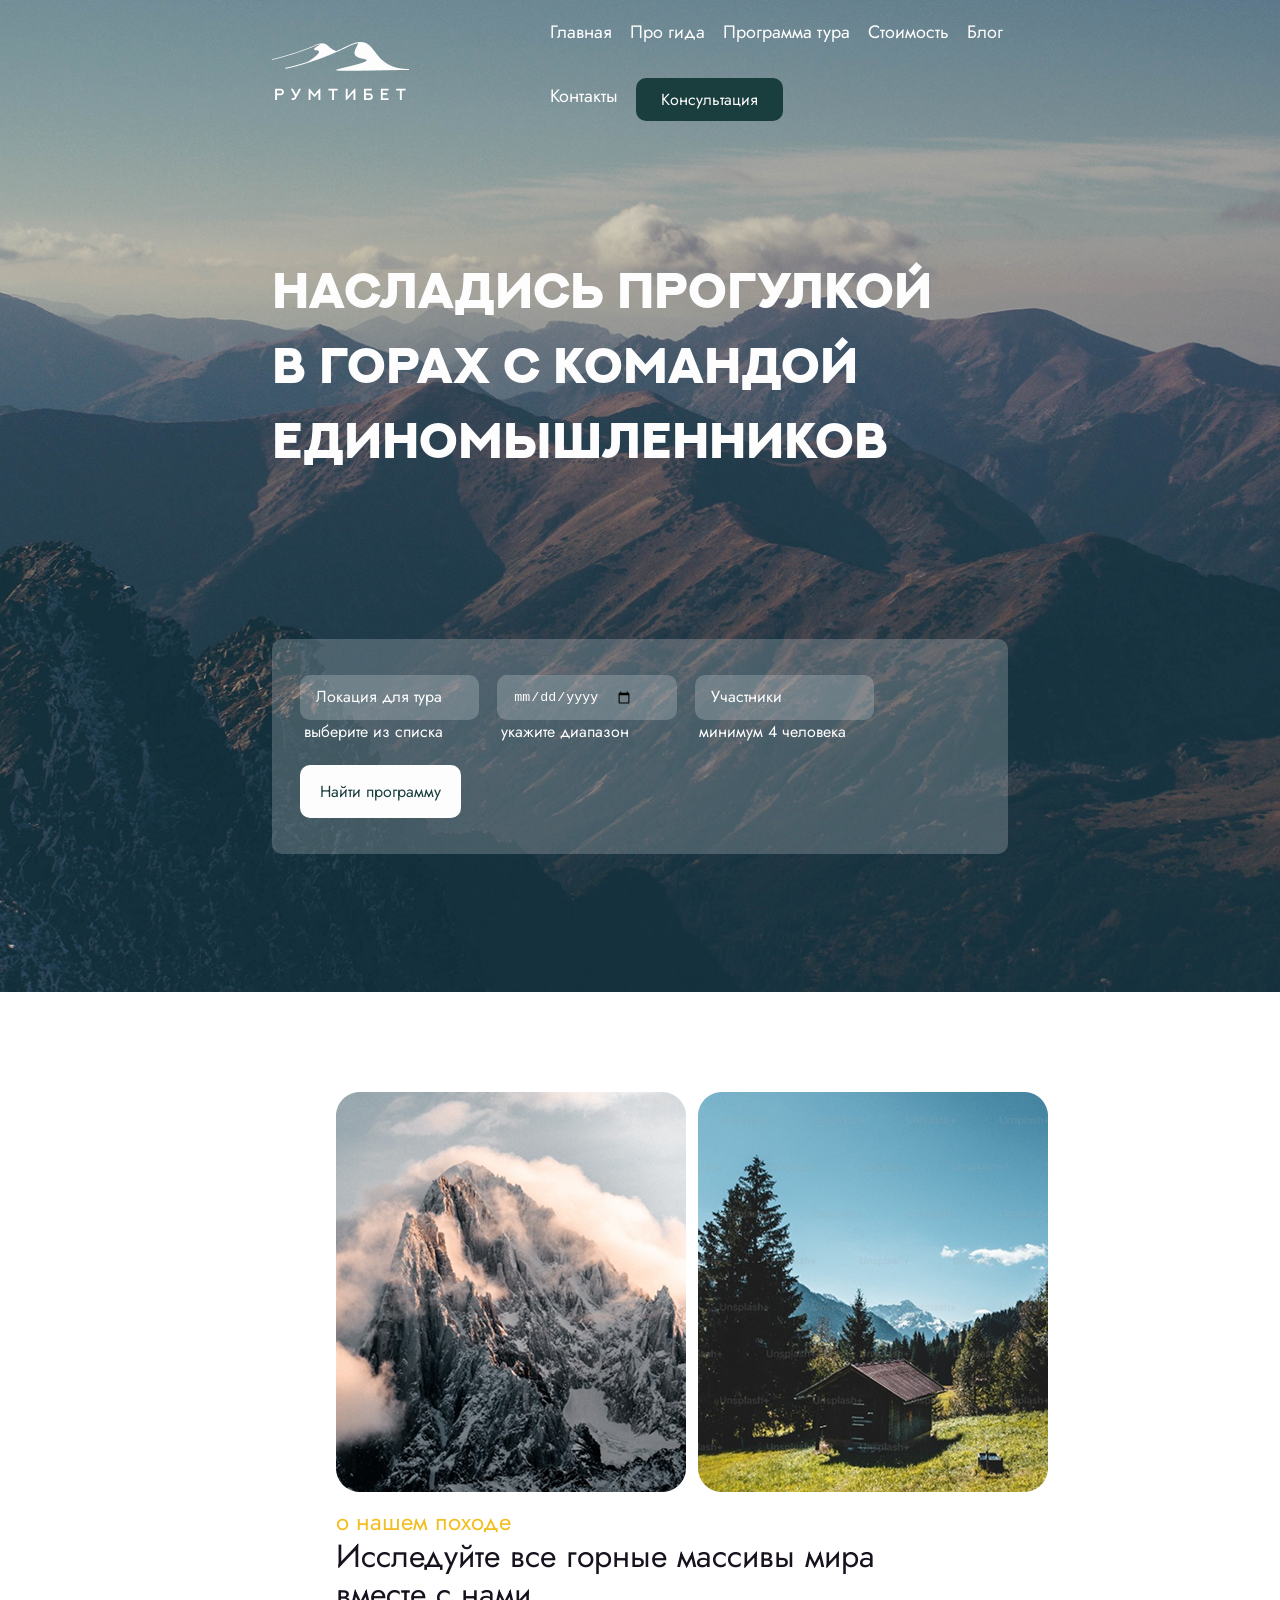
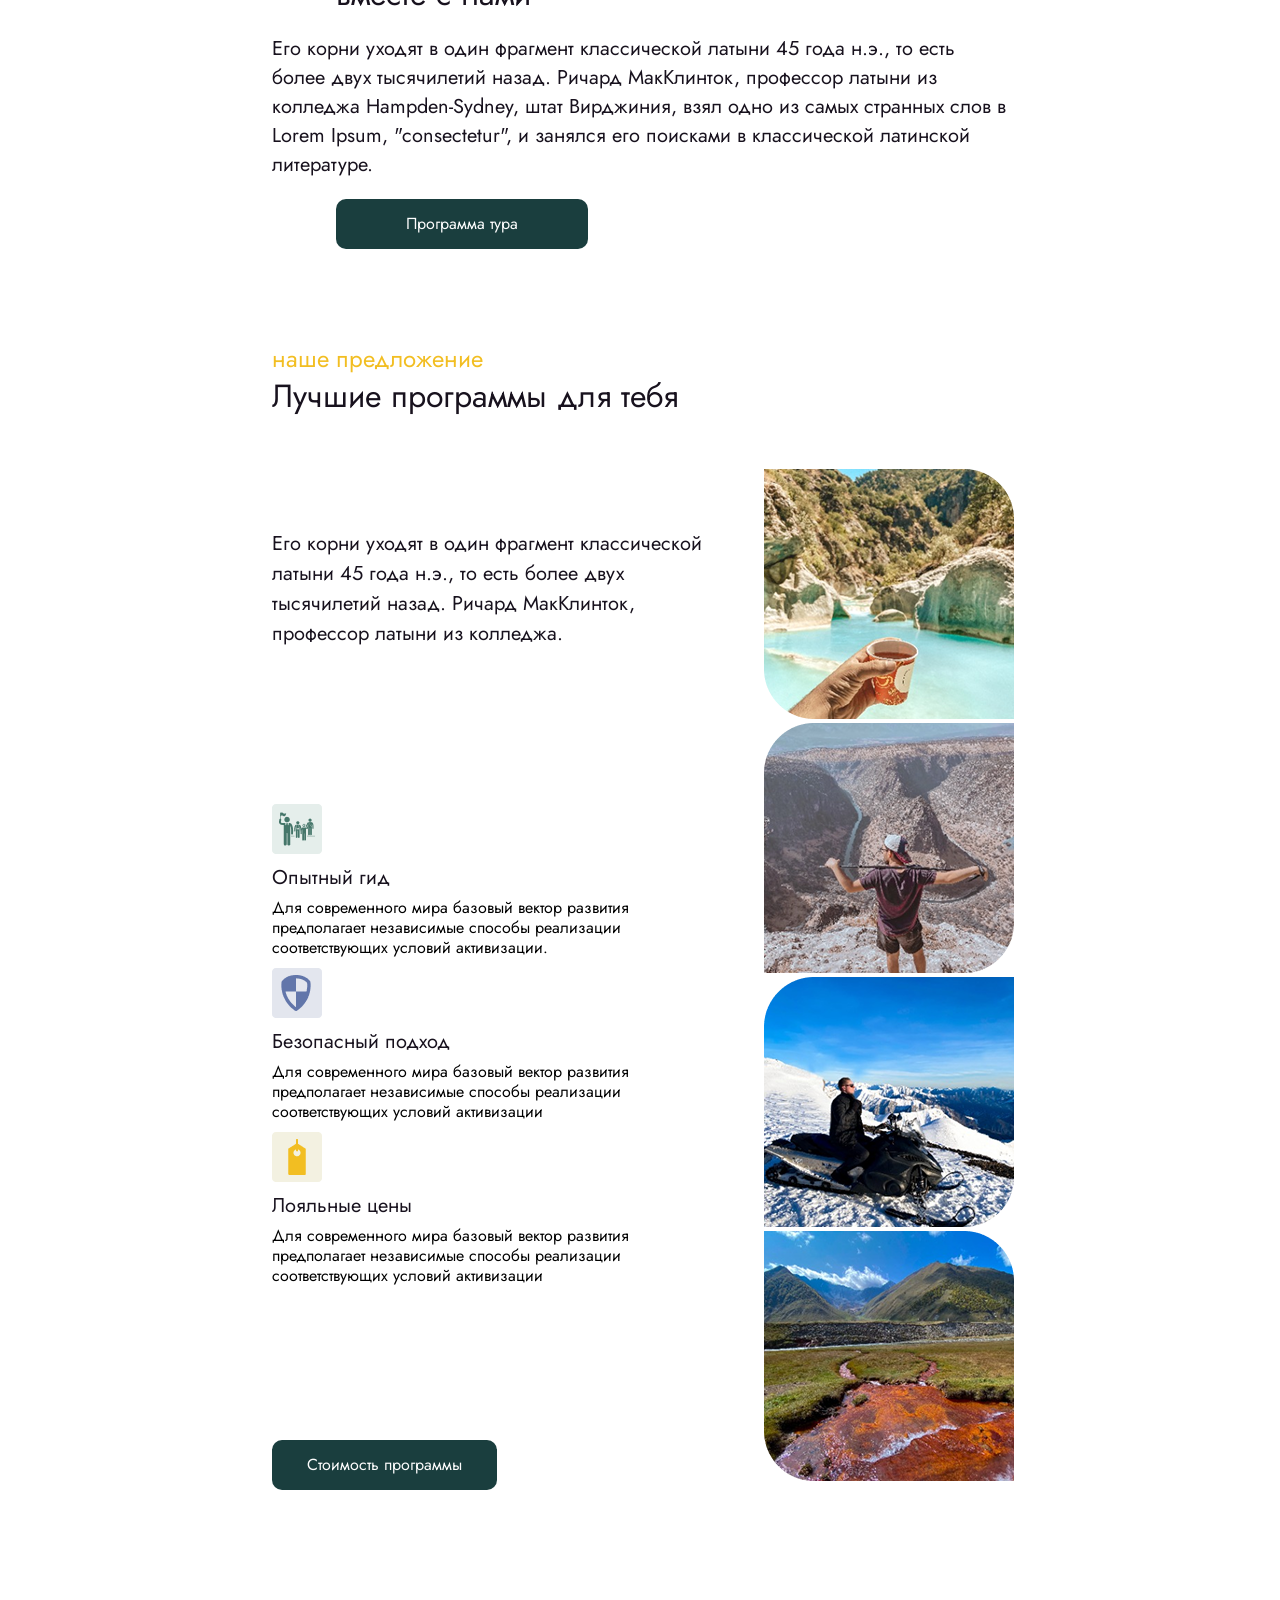
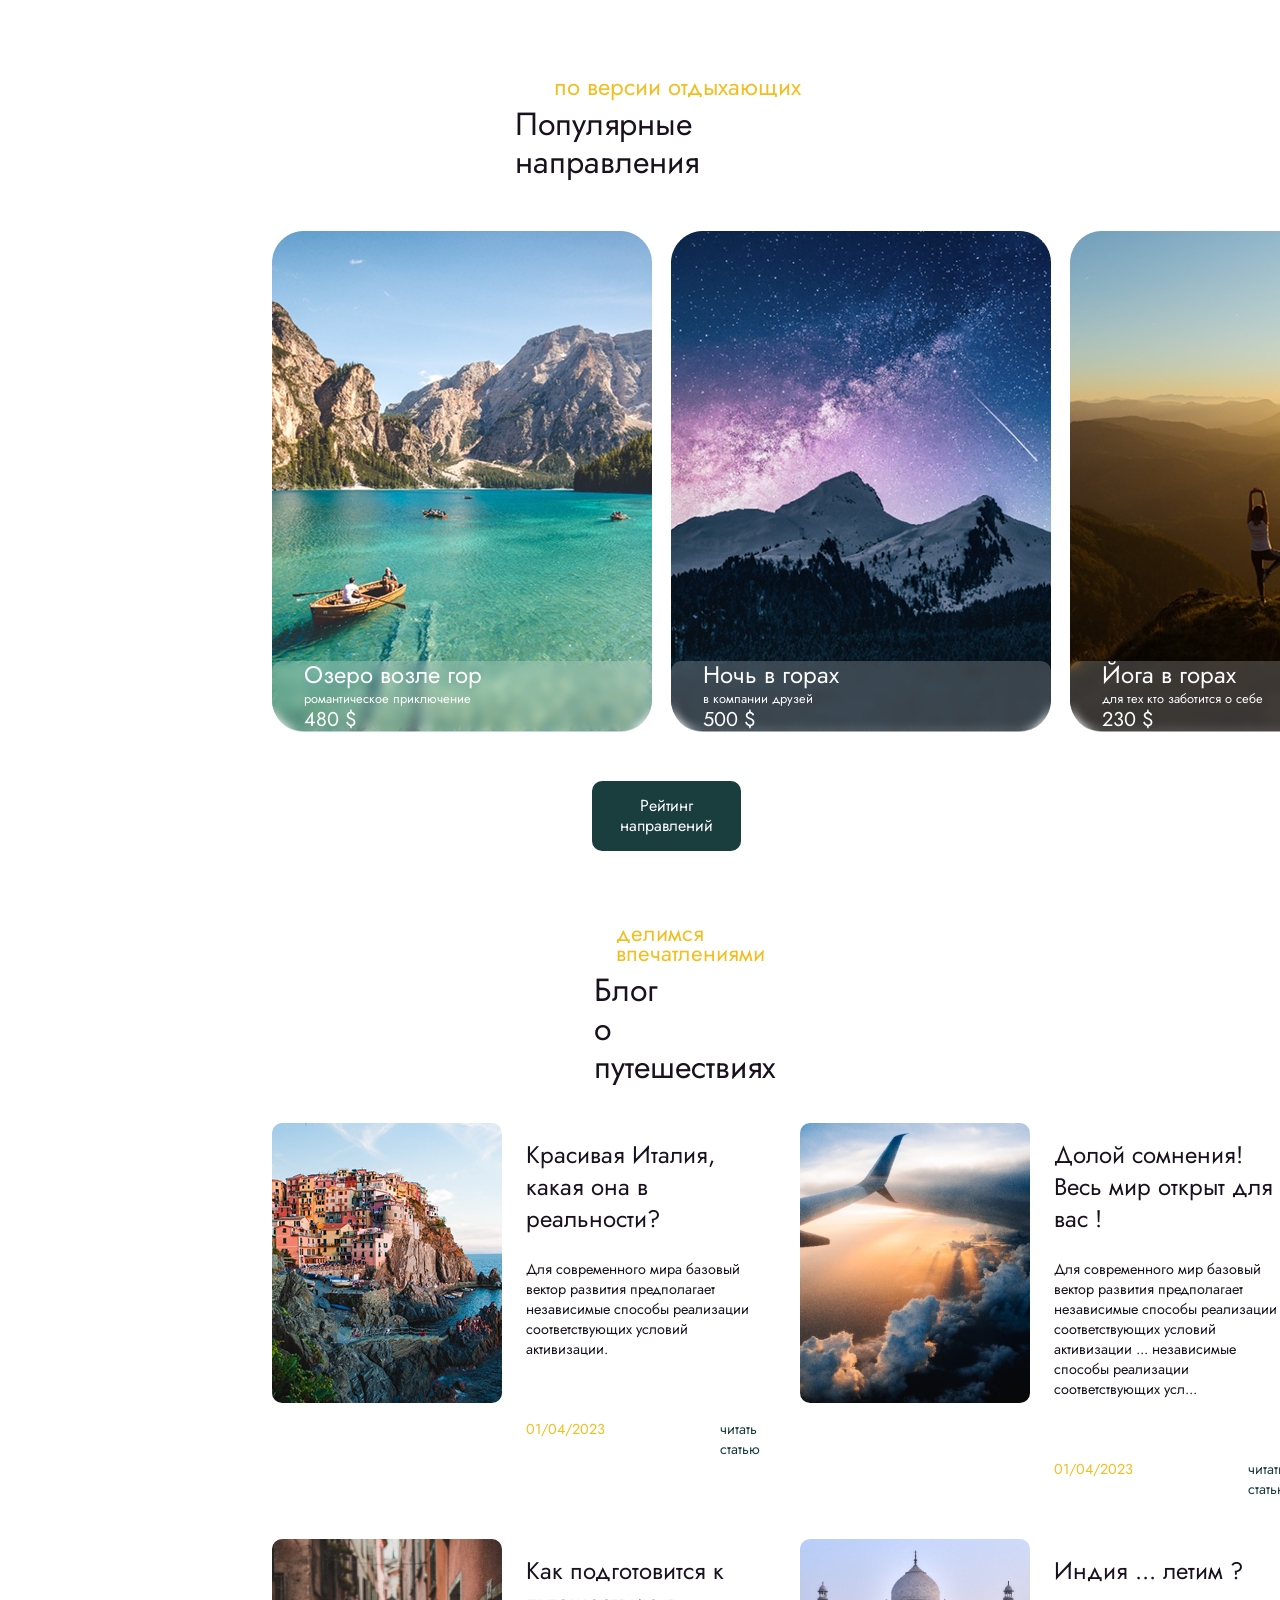
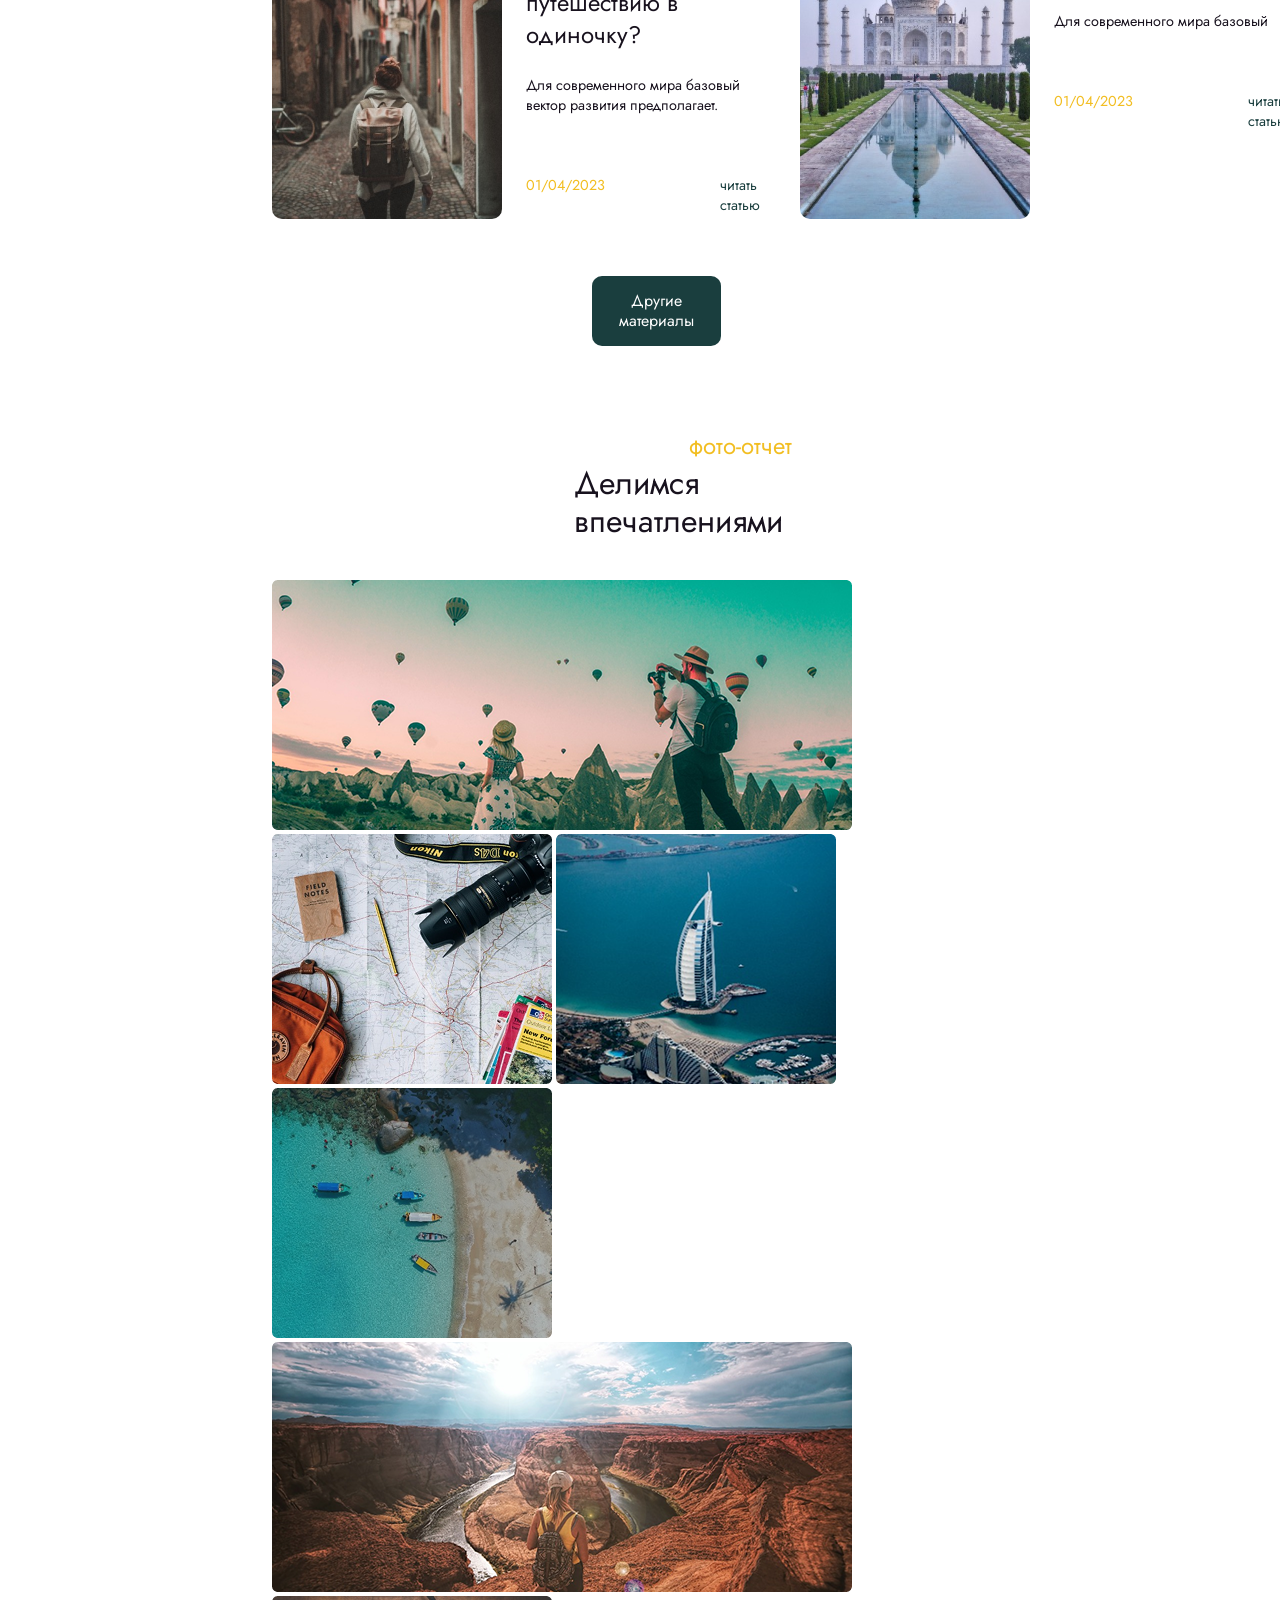
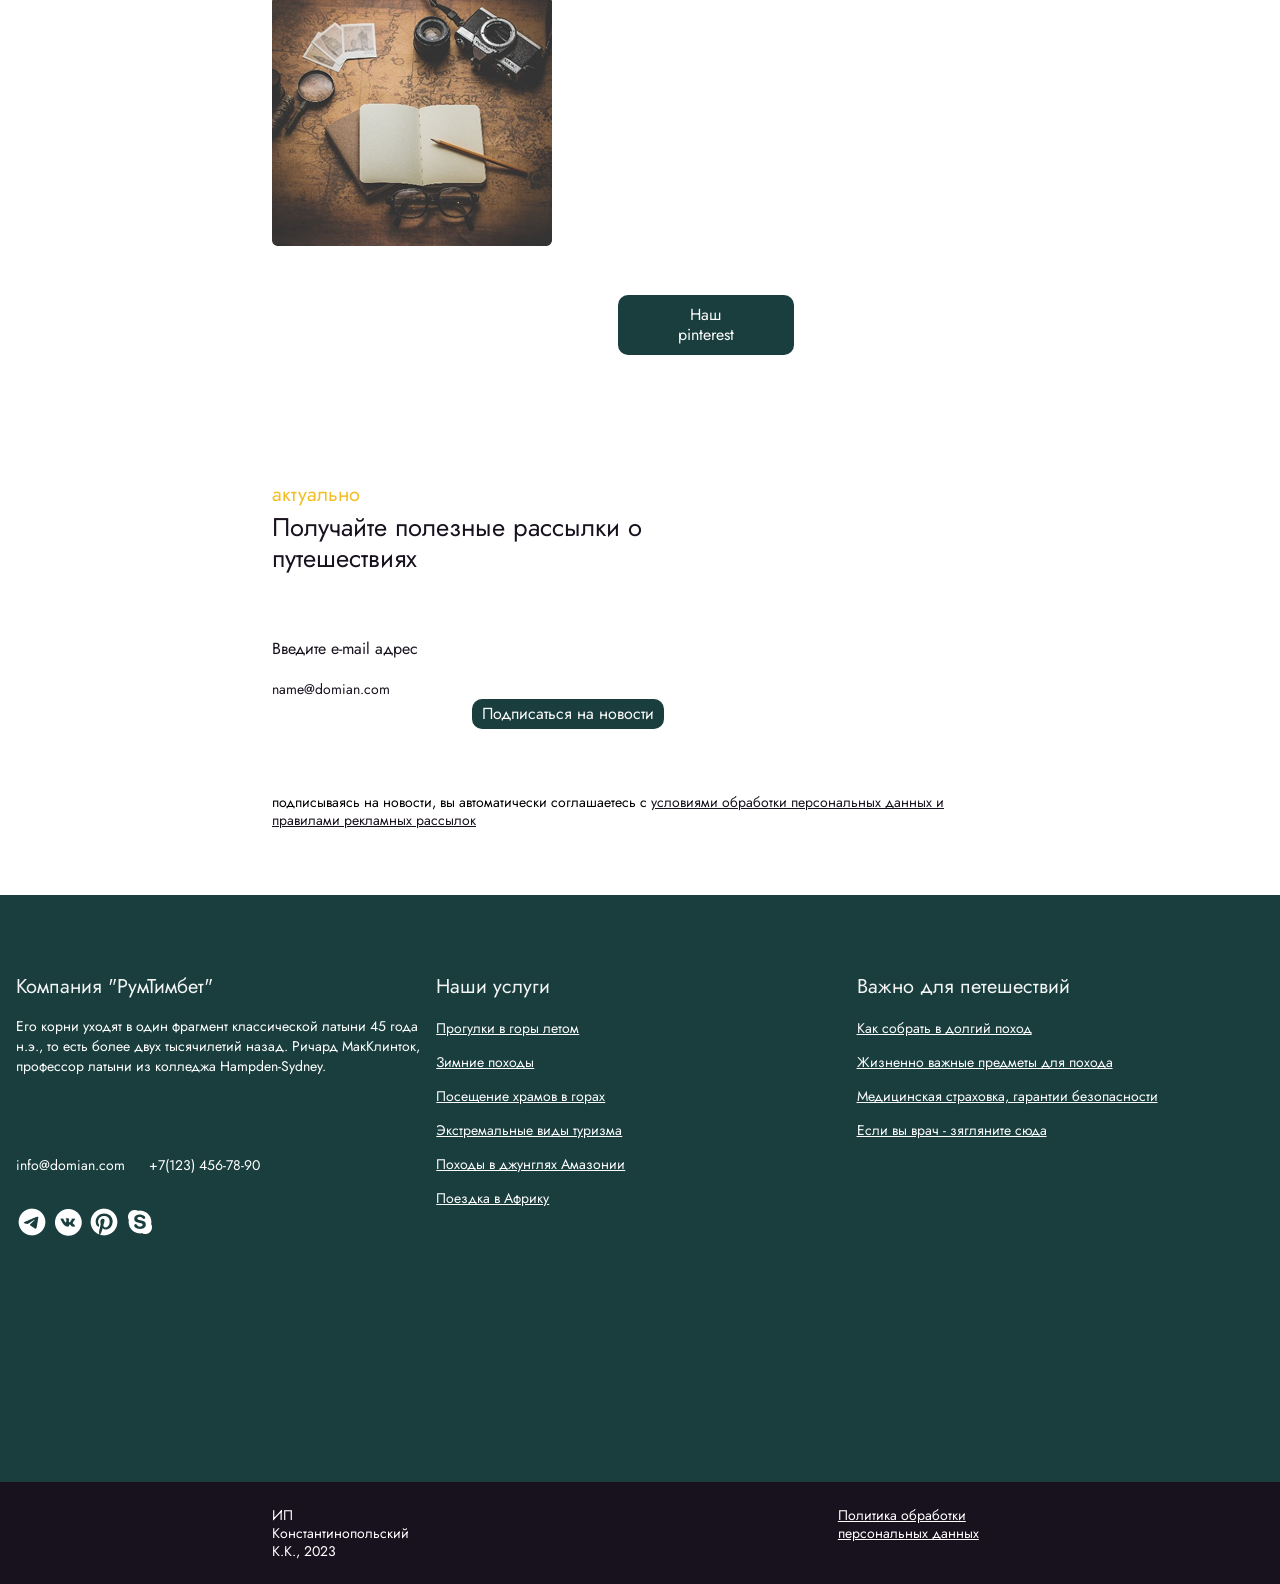
==== project_4/projectsfour.html @ 26d64e56 "Add files via upload" ====
﻿<!DOCTYPE html>
<html lang="ru">
<head>
    <meta charset="UTF-8">
    <meta name="viewport" content="width=device-width, initial-scale=1.0">
    <title>Travel</title>
    <link rel="stylesheet" href="projectfour/css/main.css">
</head>
<body>
    <div class="hero">
        <div class="container">
             <div class="hero__header">
                <div class="hero__header-logo">
                     <img src="projectfour/images/image timbet.png" alt="timbet" class="logo">
                      <div class="hero__header-links">
                         <a href="#" class="link">Главная</a>
                          <a href="#" class="link">Про гида</a>
                           <a href="#" class="link">Программа тура</a>
                            <a href="#" class="link">Стоимость</a>
                             <a href="#" class="link">Блог</a>
                              <a href="#" class="link">Контакты</a>
                               <div class="header__button">
                                 <button class="button">Консультация</button>
                               </div>
                      </div>
                </div>
             </div>
              <div class="hero__title">
                 <p class="title">Насладись прогулкой в горах
                    с командой единомышленников</p>
              </div>
               <div class="hero__inputs-button">
                 <div class="inputs__button">
                     <div class="inputs">
                         <input type="text" list="location" class="input" placeholder="Локация для тура">
                          <datalist id="location">
                             <option value="Пятигорск">Пятигорск</option>
                              <option value="Нальчик">Нальчик</option>
                               <option value="Минеральные Воды">Минеральные Воды</option>
                                <option value="Железноводск">Железноводск</option>
                                 <option value="Кисловодск">Кисловодск</option>
                                  <option value="Владикавказ">Владикавказ</option>
                                   <option value="Грозный">Грозный</option>
                                    <option value="Домбай">Домбай</option>
                                     <option value="Архыз">Архыз</option>
                                      <option value="Эльбрус">Эльбрус</option>
                          </datalist><br>
                           <label>выберите из списка</label>
                     </div>
                     <div class="inputs">
                         <input type="date" list="date" class="input" placeholder="Дата Похода">
                          <datalist id="date">
                             <option value="31.03.2026">31.03.2026</option>
                              <option value="01.04.2026">01.04.2026</option>
                               <option value="02.04.2026">02.04.2026</option>
                                <option value="03.04.2026">03.04.2026</option>
                                 <option value="04.04.2026">04.04.2026</option>
                                  <option value="05.04.2026">05.04.2026</option>
                                   <option value="06.04.2026">06.04.2026</option>
                                    <option value="07.04.2026">07.04.2026</option>
                                     <option value="08.04.2026">08.04.2026</option>
                                      <option value="09.04.2026">09.04.2026</option>
                          </datalist><br>
                           <label>укажите диапазон</label>
                     </div>
                      <div class="inputs">
                         <input type="number" list="number" class="input" placeholder="Участники">
                          <datalist id="number">
                             <option value="4">4</option>
                              <option value="5">5</option>
                               <option value="6">6</option>
                                <option value="7">7</option>
                                 <option value="8">8</option>
                                  <option value="9">9</option>
                                   <option value="10">10</option>
                                    <option value="11">11</option>
                                     <option value="12">12</option>
                                      <option value="13">13</option>
                          </datalist><br>
                           <label>минимум 4 человека</label>
                      </div>
                       <div class="search__button">
                         <button class="search">Найти программу</button>
                       </div>
                 </div>
               </div>
        </div>
    </div>


     <div class="hike">
       <div class="container">
        <div class="hike__block">
           <div class="hike__images">
             <img src="projectfour/images/image everest.png" alt="everest" class="images-ever">
              <img src="projectfour/images/image derev.png" alt="derev" class="images-derev">
           </div>
             <div class="hike__title-description-button">
               <div class="hike__title-description">
                 <p class="hike__title">о нашем походе</p>
                  <p class="hike__description">Исследуйте все горные массивы
                     мира вместе с нами
                  </p>
               </div>
                 <div class="hike__description-text">
                   <p class="description__text">Его корни уходят в один фрагмент классической латыни 45 года
                     н.э., то есть более двух тысячилетий назад. Ричард МакКлинток,
                      профессор латыни из колледжа Hampden-Sydney, штат
                       Вирджиния, взял одно из самых странных слов в Lorem Ipsum,
                        "consectetur", и занялся его поисками в классической латинской
                         литературе.
                   </p>
                 </div>
                   <div class="hike__buttons">
                     <button class="hike__programm">Программа тура</button>
                   </div>
             </div>
        </div>
     </div>


      <div class="programm">
        <div class="containers">
          <div class="programm__best">
             <div class="programm__best-title-description">
               <p class="programm__title">наше предложение</p>
                <p class="programm__description">Лучшие программы для тебя</p>
             </div>
              <div class="programm__best-description">
                 <p class="best__description">Его корни уходят в один фрагмент классической латыни 45 года 
                   н.э., то есть более двух тысячилетий назад. Ричард МакКлинток,
                   профессор латыни из колледжа.
                 </p>
              </div>
               <div class="programm__best-grid">
                 <div class="best__grid">
                   <img src="projectfour/images/human gid.png" alt="gid" class="grid">
                    <p class="grid__text">Опытный гид</p>
                     <p class="grid__description">Для современного мира базовый вектор развития предполагает
                       независимые способы реализации соответствующих условий активизации.
                     </p>
                 </div>
                  <div class="best__grid">
                     <img src="projectfour/images/shit.png" alt="shit" class="grid">
                      <p class="grid__text">Безопасный подход</p>
                       <p class="grid__description">Для современного мира базовый вектор развития предполагает
                         независимые способы реализации соответствующих условий активизации
                       </p>
                  </div>
                   <div class="best__grid">
                     <img src="projectfour/images/ticket.png" alt="ticket" class="grid">
                      <p class="grid__text">Лояльные цены</p>
                       <p class="grid__description">Для современного мира базовый вектор развития предполагает
                         независимые способы реализации соответствующих условий активизации
                       </p>
                   </div>
               </div>
                 <div class="price__button">
                   <button class="price">Стоимость программы</button>
                 </div>
          </div>
           <div class="programm__images-grid">
             <img src="projectfour/images/image tea.png" alt="tea" class="images__grid">
              <img src="projectfour/images/image human.png" alt="human" class="images__grid">
               <img src="projectfour/images/image winter.png" alt="winter" class="images__grid">
                <img src="projectfour/images/image green.png" alt="green" class="images__grid">
           </div>
        </div>
      </div>


       <div class="directions">     
         <div class="container">
           <div class="directions__title">
             <p class="directions__text">по версии отдыхающих</p>
           <p class="directions__description">Популярные направления</p>
       </div>
            <div class="directions__grid-cards">
               <div class="grid__card">
                 <img src="projectfour/images/image grev.png" alt="grev" class="grid__images">
                  <div class="card__content">
                     <p class="card__title">Озеро возле гор</p>
                      <p class="card__descriptions">романтическое приключение</p>
                       <div class="card__price">
                         <p class="price__dollar">480 $</p>
                       </div>
                  </div>
               </div>
                <div class="grid__card">
                   <img src="projectfour/images/image lod.png" alt="lod" class="grid__images">
                    <div class="card__content">
                       <p class="card__title">Ночь в горах</p>
                        <p class="card__descriptions">в компании друзей</p>
                         <div class="card__price">
                           <p class="price__dollar">500 $</p>
                         </div>
                    </div>
                </div>
                 <div class="grid__card">
                   <img src="projectfour/images/image ioga.png" alt="ioga" class="grid__images">
                    <div class="card__content">
                       <p class="card__title">Йога в горах</p>
                        <p class="card__descriptions">для тех кто заботится о себе</p>
                         <div class="card__price">
                           <p class="price__dollar">230 $</p>
                         </div>
                    </div>
                 </div>
            </div>
             <div class="rating__button">
               <button class="rating">Рейтинг направлений</button>
             </div>
         </div>
       </div>


        <div class="travels">
           <div class="container">
             <div class="travels__greetings">
                <p class="greetings__title">делимся впечатлениями</p>
                 <p class="greeting__descriptions">Блог о путешествиях</p>
             </div>
              <div class="travels__world">
                  <div class="travels__card">
                     <div class="travels__images">
                       <img src="projectfour/images/italy house.png" alt="italy" class="card">
                     </div>
                      <div class="travels__content">
                         <div class="travels__content-title">
                           <p class="travels__title">Красивая Италия, какая
                             она в реальности?
                           </p>
                             <div class="travels__content-descriptions">
                               <p class="travels__descriptions">Для современного мира базовый вектор
                                 развития предполагает независимые
                                  способы реализации соответствующих
                                   условий активизации.
                               </p>
                                <div class="travels__footer">
                                   <p class="travels__date">01/04/2023</p>
                                    <p class="travels__state">читать статью</p>
                                </div>
                             </div>
                         </div>
                      </div>
                  </div>
                   <div class="travels__card">
                     <div class="travels__images">
                       <img src="projectfour/images/image nebo.png" alt="nebo" class="card">
                     </div>
                      <div class="travels__content">
                         <div class="travels__content-title">
                           <p class="travels__title">Долой сомнения! Весь
                             мир открыт для вас !
                           </p>
                            <div class="travels__content-descriptions">
                               <p class="travels__descriptions">Для современного мир базовый вектор
                                 развития предполагает независимые
                                  способы реализации соответствующих
                                   условий активизации ... независимые
                                    способы реализации соответствующих усл...
                               </p>
                                <div class="travels__footer">
                                   <p class="travels__date">01/04/2023</p>
                                    <p class="travels__state">читать статью</p>
                                </div>
                            </div>
                         </div>
                      </div>
                   </div>
                     <div class="travels__card">
                       <div class="travels__images">
                         <img src="projectfour/images/image human city.png" alt="city" class="card">
                       </div>
                        <div class="travels__content">
                           <div class="travels__content-title">
                             <p class="travels__title">Как подготовится к
                               путешествию в 
                                одиночку?
                             </p>
                              <div class="travels__content-descriptions">
                                 <p class="travels__descriptions">Для современного мира базовый вектор
                                   развития предполагает.
                                 </p>
                                  <div class="travels__footer">
                                     <p class="travels__date">01/04/2023</p>
                                      <p class="travels__state">читать статью</p>
                                  </div>
                              </div>
                           </div>
                        </div>
                     </div>
                       <div class="travels__card">
                         <div class="travels__images">
                           <img src="projectfour/images/image mahal.png" alt="mahal" class="card">
                         </div>
                          <div class="travels__content">
                             <div class="travels__content-title">
                               <p class="travels__title">Индия ... летим ?</p>
                                <div class="travels__content__descriptions">
                                   <p class="travels__descriptions">Для современного мира базовый</p>
                                    <div class="travels__footer">
                                       <p class="travels__date">01/04/2023</p>
                                        <p class="travels__state">читать статью</p>
                                    </div>
                                </div>
                             </div>
                          </div>
                       </div>
              </div>
                <div class="button__materials">
               <button class="materials">Другие материалы</button>
            </div>
           </div>
        </div>

         <div class="impressions">
            <div class="container">
               <div class="impressions__text">
                 <p class="impressions__title">фото-отчет</p>
                  <p class="impressions__descriptions">Делимся впечатлениями</p>
               </div>
                <div class="impressions__grid">
                   <img src="projectfour/images/image cappadocia.png" alt="cappadocia" class="grid__img">
                    <img src="projectfour/images/image map.png" alt="map" class="grid__img">
                     <img src="projectfour/images/image parus.png" alt="parus" class="grid__img">
                      <img src="projectfour/images/image sands.png" alt="sands" class="grid__img">
                       <img src="projectfour/images/image conoin.png" alt="conoin" class="grid__img">
                        <img src="projectfour/images/image jons.png" alt="jons" class="grid__img">
                </div>
                 <div class="impressions__button">
                   <button class="pinterest">Наш pinterest</button>
                 </div>
            </div>
         </div>

          <div class="news">
             <div class="container">
               <div class="news__block">
                 <div class="news__text">
                   <p class="news__title">актуально</p>
                    <p class="news__descriptions">Получайте полезные
                       рассылки о путешествиях
                    </p>
                 </div>
                  <div class="news__support">
                     <div class="news__adress">
                       <p class="email">Введите e-mail адрес</p>
                        <p class="adress">name@domian.com</p>
                         <div class="news__button">
                           <button class="subscriptions">Подписаться на новости</button>
                         </div>
                     </div>
                  </div>
                   <div class="support">
                     <p class="support__text">подписываясь на новости, вы автоматически соглашаетесь с <a href="#" class="conditions">условиями
                       обработки персональных данных и правилами рекламных рассылок
                     </a></p>
                   </div>
               </div>
             </div>
          </div>


           <div class="footer">
             <div class="containere">
               <div class="footer__block-one">
                  <div class="footer__title-text">
                     <p class="footer__text">Компания "РумТимбет"</p>
                  </div>
                   <div class="footer__descriptions-text">
                     <p class="footer__descriptions">Его корни уходят в один фрагмент классической латыни 45 года
                       н.э., то есть более двух тысячилетий назад. Ричард МакКлинток,
                        профессор латыни из колледжа Hampden-Sydney.
                     </p>
                   </div>
                     <div class="footer__contacts">
                       <p class="contacts__email">info@domian.com</p>
                        <p class="contacts__number">+7(123) 456-78-90</p>
                     </div>
                      <div class="footer__links">
                         <img src="projectfour/images/telegram.png" alt="telegram" class="links">
                          <img src="projectfour/images/vk.png" alt="vk" class="links">
                           <img src="projectfour/images/pinterest.png" alt="pinterest" class="links">
                            <img src="projectfour/images/skype.png" alt="skype" class="links">
                      </div>
               </div>
                 <div class="footer__block-two">
                   <div class="footer__title-text">
                     <p class="footer__text">Наши услуги</p>
                   </div>
                    <div class="footer__linked">
                       <a href="#" class="linked">Прогулки в горы летом</a>
                        <a href="#" class="linked">Зимние походы</a>
                         <a href="#" class="linked">Посещение храмов в горах</a>
                          <a href="#" class="linked">Экстремальные виды туризма</a>
                           <a href="#" class="linked">Походы в джунглях Амазонии</a>
                            <a href="#" class="linked">Поездка в Африку</a> 
                    </div>
                 </div>
                  <div class="footer__block-three">
                     <div class="footer__title-text">
                       <p class="footer__text">Важно для петешествий</p>
                     </div>
                      <div class="footer__linked">
                         <a href="#" class="linked">Как собрать в долгий поход</a>
                          <a href="#" class="linked">Жизненно важные предметы для
                             похода
                          </a>
                           <a href="#" class="linked">Медицинская страховка, гарантии
                             безопасности
                           </a>
                            <a href="#" class="linked">Если вы врач - зягляните сюда</a>
                      </div>
                  </div>
             </div>
           </div>

            <div class="podval">
               <div class="container">
                  <div class="podval__name">
                     <p class="podval__names">ИП Константинопольский К.К., 2023</p>
                      <a href="#" class="podval__politics">Политика обработки персональных данных</a>
                  </div>
               </div>
            </div>
</body>
</html>
---- project_4/projectfour/css/main.css ----
﻿@font-face {
    font-family: 'Nunito-Sans';
    src: url('../fonts/nunito-sans-regular.ttf') format('truetype');
    font-weight: 400;
    font-style: normal;
}
@font-face {
    font-family: 'Next Art';
    src: url('../fonts/nextart-heavy.otf') format('opentype');
    font-weight: 800;
    font-style: normal;
}
@font-face {
    font-family: 'Jost-Regular';
    src: url('../fonts/jost-regular.ttf') format('truetype');
    font-weight: 400;
    font-style: normal;
}
*{
    margin: 0;
    padding: 0;
    box-sizing: border-box;
}
.container {
    width: 100%;
    max-width: 1920px;
    padding: 0 16px;
    margin: 0 auto;
}
body {
    width: 100%;
    max-width: 100%;
    min-height: 100vh;
    margin: 0 auto;
    padding: 0;
    box-sizing: border-box;
    overflow-x: hidden;
}
.hero {
    width: 100%;
    height: auto;
    background: url('../images/mount\ header.png') center
    no-repeat;
    background-size: cover;
    padding-bottom: 100px; 
}
.hero__header {
    width: 100%;
    height: auto;
    padding-inline: 
    clamp(24px, 20vw, 370px);
    padding-top: 
    clamp(8px, 1vh, 16px);
}
.hero__header-logo {
    display: flex;
    gap: clamp(16px, 11vw, 212px);
    align-items: center;
}
.hero__header-links {
    width: 100%;
    height: auto;
    display: flex;
    flex-wrap: wrap;
    gap: clamp(18px, 1.25vw, 24px);
}
.link {
    font-family: 'Jost-Regular';
    font-weight: 400;
    font-style: normal;
    font-size: 1.125rem;
    text-decoration: none;
    color: rgba(253, 253, 253, 1);
    padding-block: 
    clamp(6px, 1.50vh, 10px);
    letter-spacing: 0%;
}
.header__button {
    height: auto;
    padding: 5px 0px;
}
.button {
    padding: 10px 25px;
    border: none;
    border-radius: 10px;
    background-color: rgba(26, 62, 62, 1);
    color: rgba(253, 253, 253, 1);
    font-family: 'Jost-Regular';
    font-style: normal;
    font-weight: 400;
    font-size: 1rem;
    transition: all 0.3s ease;
}
.button:hover {
    transform: translateY(-5px);
}
.hero__title {
    display: flex;
    flex-wrap: wrap;
    flex-direction: column;
    width: 100%;
    height: auto;
    padding-inline: 
    clamp(16px, 20vw, 370px)
    clamp(16px, 24vw, 470px);
    padding-block: 
    clamp(16px, 14vh, 463px);
}
.title {
    font-family: 'Next Art';
    font-weight: 800;
    font-style: normal;
    font-size: 3.125rem;
    line-height: 150%;
    letter-spacing: 2%;
    color: rgba(253, 253, 253, 1);
}
.hero__inputs-button {
    width: 100%;
    height: auto;
    padding-inline: 
    clamp(24px, 20vw, 370px)
    clamp(24px, 20vw, 370px);
    padding-block: 
    clamp(16px, 4vh, 41px)
    clamp(16px, 4.20vh, 82px);
}
.inputs__button {
    grid-template-columns: repeat(auto-fit, minmax(280px, 3fr));
    width: 100%;
    height: auto;
    display: flex;
    flex-wrap: wrap;
    gap: 
    clamp(18px, 1.25vw, 24px);
    backdrop-filter: blur(-5px);
    background-color: rgba(255, 255, 255, 0.2);
    border-radius: 10px;
    padding-inline: 
    clamp(16px, 2.2vw, 43px)
    clamp(16px, 2vh, 42px);
    padding-block: 
    clamp(16px, 4vh, 40px)
    clamp(16px, 4vh, 40px);
}
.inputs {
    width: clamp(8px, 14vw, 270px);  
    height: clamp(8px, 8vh, 81px); 
}
.input {
    width: clamp(8px, 14vw, 270px);
    height: clamp(8px, 5vh, 52px);
    border-radius: 10px;
    border: none;
    background-color: rgba(255, 255, 255, 0.2);
    backdrop-filter: blur(-5px);
    color: rgba(253, 253, 253, 1);
}
::placeholder {
    color: rgba(253, 253, 253, 1);
    font-family: 'Jost-Regular';
    font-style: normal;
    font-weight: 400;
    font-size: 1rem;
    line-height: 150%;
    letter-spacing: 0px;
    padding: 14px 44px 14px 16px;
}
label {
    color: rgba(253, 253, 253, 1);
    font-family: 'Jost-Regular';
    font-weight: 400;
    font-style: normal;
    padding: 8px 0px 0px 4px;
}
.search__button {
    height: auto;
}
.search {
    padding: 15px 20px;
    border: none;
    border-radius: 10px;
    background-color: rgba(253, 253, 253, 1);
    color: rgba(26, 62, 62, 1);
    font-family: 'Jost-Regular';
    font-weight: 400;
    font-style: normal;
    font-size: 1rem;
    transition: all 0.3s ease;
}
.search:hover {
    transform: translateY(-5px);
}
input[type="date"] {
    padding: 14px 44px 14px 16px;
}
.hike {
    width: 100%;
    height: auto;
}
.hike__block {
    width: 100%;
    height: auto;
    padding-inline: clamp(16px, 20vw, 370px);
    padding-block: clamp(16px, 20vh, 100px);
}
.hike__images {
    width: 100%;
    max-width: 351px;
    display: flex;
    gap: clamp(12px, 1vh, 10px);
    margin-left: clamp(8px, 5vw, 100px);
}
.images-ever,
.images-derev {
    width: 100%;
    max-width: 350px;
    height: auto;
    min-height: 400px;
}

.hike__title-description-button {
    width: 100%;
    height: auto;
    padding-top: clamp(8px, 3vh, 20px);
}
.hike__title-description {
    width: 100%;
    height: auto;
    padding-inline: clamp(8px, 5vw, 100px);
}
.hike__title {
    font-family: 'Jost-Regular';
    font-weight: 400;
    font-style: normal;
    font-size: 1.5rem;
    color: rgba(242, 190, 34, 1);
    line-height: 20px;
    letter-spacing: 0%;
}
.hike__description {
    font-family: 'Jost-Regular';
    font-weight: 400;
    font-style: normal;
    font-size: 2rem;
    line-height: 120%;
    letter-spacing: 0%;
    color: rgba(24, 18, 30, 1);
    padding: 5px 0px 0px 0px;
}
.hike__description-text {
    width: 100%;
    height: auto;
    padding-block: clamp(8px, 4vh, 20px);
    display: flex;
    flex-wrap: wrap;
}
.description__text {
    font-family: 'Jost-Regular';
    font-weight: 400;
    font-style: normal;
    font-size: 1.25rem;
    letter-spacing: 0%;
    color: rgba(24, 18, 30, 1);
}
.hike__buttons {
    width: 100%;
    height: auto;
    padding-inline: clamp(8px, 5vw, 100px);
}
.hike__programm {
    padding: 15px 70px;
    border: none;
    border-radius: 10px;
    background-color: rgba(26, 62, 62, 1);
    font-family: 'Jost-Regular';
    font-weight: 400;
    font-style: normal;
    font-size: 1rem;
    line-height: 20px;
    letter-spacing: 1.2%;
    color: rgba(253, 253, 253, 1);
    transition: all 0.3s ease;
}
.hike__programm:hover {
    transform: translateY(-5px);
}
.containers {
    width: 100%;
    max-width: 1920px;
    padding: 0 16px;
    margin: 0 auto;
    display: flex;
}
.programm {
    width: 100%;
    height: auto;
}
.programm__best {
    width: 100%;
    height: auto;
    padding-left: clamp(16px, 20vw, 370px);
    display: flex;
    flex-wrap: wrap;
}
.programm__best-title-description {
    width: 100%;
    height: auto;
}
.programm__title {
    font-family: 'Jost-Regular';
    font-weight: 400;
    font-style: normal;
    font-size: 1.5rem;
    line-height: 20px;
    letter-spacing: 0%;
    color: rgba(242, 190, 34, 1);
}
.programm__description {
    font-weight: 400;
    font-family: 'Jost-Regular';
    font-style: normal;
    font-size: 2rem;
    line-height: 120%;
    letter-spacing: 0%;
    color: rgba(24, 18, 30, 1);
    padding-top: 8px;
}
.programm__best-description {
    width: 100%;
    height: auto;
}
.best__description {
    font-family: 'Jost-Regular';
    font-weight: 400;
    font-style: normal;
    font-size: 1.25rem;
    line-height: 150%;
    letter-spacing: 0%;
    color: rgba(24, 18, 30, 1);
}
.programm__best-grid {
    width: 100%;
    height: auto;
    padding: 40px 0px 40px 0px;
    display: flex;
    flex-direction: column;
    gap: clamp(8px, 2vw, 10px);
}
.best__grid {
    width: 100%;
    height: auto;
}
.grid {
    width: 50px;
    height: 50px;
}
.grid__text {
    font-family: 'Jost-Regular';
    font-weight: 400;
    font-style: normal;
    font-size: 1.25rem;
    line-height: 20px;
    letter-spacing: 1.2%;
    color: rgba(24, 18, 30, 1);
    padding: 10px 0px 0px 0px;
}
.grid__description {
    font-family: 'Jost-Regular';
    font-weight: 400;
    font-style: normal;
    font-size: 1rem;
    line-height: 20px;
    letter-spacing: 0%;
    color: rgba(0, 0, 0, 1);
    padding: 10px 0px 0px 0px;
}
.price__button {
    width: 100%;
    height: auto;
}
.price {
    padding: 15px 35px;
    border: none;
    border-radius: 10px;
    transition: all 0.3s ease;
    font-family: 'Jost-Regular';
    font-weight: 400;
    font-style: normal;
    font-size: 1rem;
    line-height: 20px;
    letter-spacing: 1.2%;
    color: rgba(253, 253, 253, 1);
    background-color: rgba(26, 62, 62, 1);
}
.price:hover {
    transform: translateY(-5px);
}
.programm__images-grid {
    padding-inline: clamp(8px, 4vw, 90px);
    padding-block: clamp(8px, 15vh, 120px);
}
.directions {
    width: 100%;
    height: auto;
    display: flex;
    flex-wrap: wrap;
}
.directions__title {
    width: 100%;
    height: auto;
    flex: 1 1 300px;
    padding-inline: clamp(16px, 34vw, 670px);
    padding-top: clamp(8px, 8vh, 80px);
}
.directions__text {
    font-family: 'Jost-Regular';
    font-weight: 400;
    font-style: normal;
    font-size: 1.5rem;
    line-height: 20px;
    letter-spacing: 0%;
    color: rgba(242, 190, 34, 1);
    padding-left: clamp(8px, 8vw, 155px);
}
.directions__description {
    font-family: 'Jost-Regular';
    font-weight: 400;
    font-style: normal;
    font-size: 2rem;
    line-height: 120%;
    letter-spacing: 0%;
    color: rgba(24, 18, 30, 1);
    padding-top: clamp(8px, 0.8vh, 8px);
    padding-left: clamp(8px, 5vw, 100px);
}
.directions__grid-cards {
    position: relative;
    width: 100%;
    height: auto;
    display: flex;
    padding-inline: clamp(16px, 20vw, 370px);
    padding-block: clamp(16px, 10vh, 50px);
    gap: clamp(16px, 1.50vw, 20px);
}
.grid__card {
    width: 100%;
    display: flex;
    flex-wrap: wrap;
}

.card__content {
    display: block;
    position: absolute;
    top: 480px;
    background-color: rgba(253, 253, 253, 0.2);
    backdrop-filter: blur(5px);
    height: auto;
    width: 100%;
    max-width: 380px;
    padding: 0px 0px 0px 32px;
    border-top-left-radius: 10px;
    border-top-right-radius: 10px;
    border-bottom-right-radius: 32px;
    border-bottom-left-radius: 32px;
}
.card__title {
    font-family: 'Jost-Regular';
    font-weight: 400;
    font-style: normal;
    font-size: 1.5rem;
    color: rgba(253, 253, 253, 1);
    line-height: 120%;
    letter-spacing: 0%;
}
.card__descriptions {
    font-family: 'Jost-Regular';
    font-weight: 400;
    font-style: normal;
    font-size: 0.80rem;
    line-height: 18px;
    letter-spacing: 0%;
    color: rgba(253, 253, 253, 1);
}
.price__dollar {
    font-family: 'Jost-Regular';
    font-weight: 400;
    font-style: normal;
    font-size: 1.25rem;
    line-height: 24px;
    letter-spacing: 0%;
    color: rgba(253, 253, 253, 1);
}
.rating__button {
    width: 100%;
    height: auto;
    padding-inline: clamp(16px, 45vw, 838px);
}
.rating {
    padding: 15px 28px;
    border: none;
    font-family: 'Jost-Regular';
    border-radius: 10px;
    font-weight: 400;
    font-style: normal;
    font-size: 1rem;
    letter-spacing: 1.2%;
    line-height: 20px;
    color: rgba(253, 253, 253, 1);
    background-color: rgba(26, 62, 62, 1);
    transition: all 0.3s ease;
}
.rating:hover {
    transform: translateY(-5px);
}
.travels {
    width: 100%;
    height: auto;
}
.travels__greetings {
    width: 100%;
    height: auto;
    padding-inline: clamp(16px, 35vw, 660px);
    padding-top: clamp(16px, 8vh, 80px);
    padding-bottom: clamp(16px, 4vh, 40px);
}
.greetings__title {
    font-family: 'Jost-Regular';
    font-weight: 400;
    font-style: normal;
    font-size: 1.4rem;
    line-height: 20px;
    letter-spacing: 0%;
    color: rgba(242, 190, 34, 1);
    padding: 0px 152px 8px 152px;
}
.greeting__descriptions {
    font-family: 'Jost-Regular';
    font-weight: 400;
    font-style: normal;
    font-size: 2rem;
    line-height: 120%;
    letter-spacing: 0%;
    color: rgba(24, 18, 30, 1);
    padding: 0px 152px 0px 130px;
}
.travels__world {
    width: 100%;
    height: auto;
    display: grid;
    grid-template-columns: repeat(2, 1fr);
    padding-inline: clamp(16px, 20vw, 370px);
    gap: clamp(16px, 4vh, 24px);
}
.travels__card {
    display: flex;
    flex: 1 1 300px;
    max-width: 580px;
    height: auto;
}
.card {
    border-radius: 10px;
}
.travels__content {
    padding: 16px 16px 16px 24px;
    width: 100%;
    height: auto;
}
.travels__title {
    font-family: 'Jost-Regular';
    font-weight: 400;
    font-style: normal;
    font-size: 1.5rem;
    line-height: 32px;
    letter-spacing: 0%;
    color: rgba(24, 18, 30, 1);
}
.travels__descriptions {
    padding-top: 24px;
    font-family: 'Jost-Regular';
    font-weight: 400;
    font-style: normal;
    font-size: 0.9rem;
    line-height: 20px;
    letter-spacing: 0%;
    color: rgba(24, 18, 30, 1);
}
.travels__footer {
    display: flex;
    padding: 60px 0px 0px 0px;
}
.travels__date {
    font-family: 'Jost-Regular';
    font-weight: 400;
    font-style: normal;
    font-size: 0.9rem;
    line-height: 20px;
    letter-spacing: 0%;
    color: rgba(242, 190, 34, 1);
}
.travels__state {
    padding-left: 115px;
    font-family: 'Jost-Regular';
    font-weight: 400;
    font-style: normal;
    font-size: 0.9rem;
    line-height: 20px;
    letter-spacing: 0%;
    color: rgba(26, 62, 62, 1);
}
.button__materials {
    width: 100%;
    height: auto;
    padding-inline: clamp(16px, 45vw, 850px);
    padding-top: clamp(16px, 5vh, 50px);
    padding-bottom: clamp(16px, 10vh, 100px);
}
.materials {
    padding: 15px 27px;
    font-family: 'Jost-Regular';
    font-weight: 400;
    font-style: normal;
    font-size: 1rem;
    color: rgba(253, 253, 253, 1);
    line-height: 20px;
    letter-spacing: 1.2%;
    background-color: rgba(26, 62, 62, 1);
    border: none;
    border-radius: 10px;
    transition: all 0.3s ease;
}
.materials:hover {
    transform: translateY(-5px);
}
.impressions {
    width: 100%;
    height: auto;
}
.impressions__text {
    width: 100%;
    height: auto;
    padding-inline: clamp(16px, 35vw, 680px);
    padding-bottom: clamp(8px, 5vh, 40px);
}
.impressions__title {
    font-family: 'Jost-Regular';
    font-weight: 400;
    font-style: normal;
    font-size: 1.5rem;
    line-height: 20px;
    letter-spacing: 0%;
    color: rgba(242, 190, 34, 1);
    padding-bottom: clamp(8px, 12vh, 8px);
    padding-left: clamp(16px, 40vw, 225px);

}
.impressions__descriptions {
    font-family: 'Jost-Regular';
    font-weight: 400;
    font-style: normal;
    font-size: 2rem;
    line-height: 120%;
    letter-spacing: 0%;
    color: rgba(24, 18, 30, 1);
    padding-left: clamp(16px, 18vw, 110px);
}
.impressions__grid {
    width: 100%;
    height: auto;
    padding-inline: clamp(16px, 20vw, 370px);
    display: block;
}
.impressions__button {
    width: 100%;
    height: auto;
    padding-inline: clamp(16px, 47vw, 910px);
    padding-top: clamp(16px, 5vh, 50px);
    padding-bottom: clamp(16px, 10vh, 100px);
}
.pinterest {
    padding: 10px 60px;
    border: none;
    border-radius: 10px;
    font-family: 'Jost-Regular';
    font-weight: 400;
    font-style: normal;
    font-size: 1rem;
    line-height: 20px;
    letter-spacing: 1.2%;
    color: rgba(253, 253, 253, 1);
    background-color: rgba(26, 62, 62, 1);
    transition: all 0.3s ease;
}
.pinterest:hover {
    transform: translateY(-5px);
}
.news {
    width: 100%;
    height: auto;
}
.news__block {
    width: 100%;
    height: auto;
    display: flex;
    flex-wrap: wrap;
    padding-inline: clamp(16px, 20vw, 370px);
    padding-top: clamp(16px, 20vh, 40px);
    padding-bottom: clamp(16px, 30vh, 66px);
    gap: clamp(8px, 5vw, 64px);
}
.news__text {
    width: 100%;
    max-width: 380px;
    height: auto;
    min-height: 90px;
}
.news__title {
    font-family: 'Jost-Regular';
    font-weight: 400;
    font-style: normal;
    font-size: 1.25rem;
    line-height: 20px;
    letter-spacing: 0%;
    color: rgba(242, 190, 34, 1);
    padding: 0px 0px 8px 0px;
}
.news__descriptions {
    font-family: 'Jost-Regular';
    font-weight: 400;
    font-style: normal;
    font-size: 1.6rem;
    line-height: 120%;
    letter-spacing: 0%;
    color: rgba(24, 18, 30, 1);
}
.news__support {
    width: 100%;
    max-width: 536px;
    height: auto;
    min-height: 72px;
}
.news__adress {
    display: block;
}
.email {
    font-family: 'Jost-Regular';
    font-weight: 400;
    font-style: normal;
    font-size: 1rem;
    line-height: 20px;
    letter-spacing: 0%;
    color: rgba(24, 18, 30, 1);
    padding: 0px 0px 20px 0px;
}
.adress {
    font-family: 'Jost-Regular';
    font-weight: 400;
    font-style: normal;
    font-size: 0.875rem;
    line-height: 20px;
    letter-spacing: 0%;
    color: rgba(24, 18, 30, 1);
}
.news__button {
    width: 100%;
    height: auto;
    padding: 0px 0px 0px 200px;
}
.subscriptions {
    padding: 5px 10px;
    font-family: 'Jost-Regular';
    font-weight: 400;
    font-style: normal;
    font-size: 1rem;
    line-height: 20px;
    letter-spacing: 1.2%;
    border: none;
    border-radius: 10px;
    color: rgba(253, 253, 253, 1);
    background-color: rgba(26, 62, 62, 1);
    transition: all 0.3s ease;
}
.subscriptions:hover {
    transform: translateY(-5px);
}
.support__text {
    font-family: 'Jost-Regular';
    font-weight: 400;
    font-style: normal;
    font-size: 0.875rem;
    line-height: 18px;
    letter-spacing: 0%;
}
.conditions {
    color: rgba(24, 18, 30, 1);
}
.containere {
    display: flex;
    width: 100%;
    max-width: 1920px;
    padding: 0 16px;
    margin: 0 auto;
    gap: clamp(8px, 1vw, 20px);
}
.footer {
    background-color: rgba(26, 62, 62, 1);
    width: 100%;
    height: auto;
    min-height: 587px;
}
.footer__block-one {
    padding-block: clamp(16px, 15vh, 80px);
    width: 100%;
    height: auto;
}
.footer__text {
    font-family: 'Jost-Regular';
    font-weight: 400;
    font-style: normal;
    font-size: 1.25rem;
    letter-spacing: 0%;
    line-height: 24px;
    color: rgba(243, 245, 244, 1);
}
.footer__descriptions-text {
    padding: 17px 0px 0px 0px;
    display: flex;
    flex-direction: column;
}
.footer__descriptions {
    font-family: 'Jost-Regular';
    font-weight: 400;
    font-style: normal;
    font-size: 0.875rem;
    line-height: 20px;
    letter-spacing: 0%;
    color: rgba(255, 255, 255, 1);
}
.footer__contacts {
    padding: 80px 0px 0px 0px;
    display: flex;
    gap: 24px;
}
.contacts__email,
.contacts__number {
    font-family: 'Jost-Regular';
    font-weight: 400;
    font-style: normal;
    font-size: 0.875rem;
    line-height: 18px;
    letter-spacing: 0%;
    color: rgba(255, 255, 255, 1);
}
.footer__links {
    padding: 32px 0px 0px 0px;
}
.links {
    width: 32px;
    height: 32px;
    cursor: pointer;
    gap: 16px;
}
.footer__block-two {
    padding-block: clamp(16px, 15vh, 80px);
    width: 100%;
    height: auto;
}
.footer__linked {
    padding: 20px 0px 0px 0px;
    display: flex;
    flex-direction: column;
    gap: 16px;
}
.linked {
    font-family: 'Jost-Regular';
    font-weight: 400;
    font-style: normal;
    font-size: 0.875rem;
    line-height: 18px;
    letter-spacing: 0%;
    color: rgba(253, 253, 253, 1);
    transition: color 0.3s ease;
}
.linked:hover {
    color: rgba(242, 190, 34, 1);
}
.footer__block-three {
    padding-block: clamp(16px, 15vh, 80px);
    width: 100%;
    height: auto;
}
.podval {
    width: 100%;
    height: auto;
    min-height: 66px;
    background-color: rgba(24, 18, 30, 1);
}
.podval__name {
    display: flex;
    gap: clamp(16px, 33vw, 641px);
    padding-inline: clamp(8px, 20vw, 370px);
    padding-block: clamp(8px, 24vh, 24px);
    width: 100%;
    height: auto;
}
.podval__names {
    font-family: 'Jost-Regular';
    font-weight: 400;
    font-style: normal;
    font-size: 0.875rem;
    line-height: 18px;
    letter-spacing: 0%;
    color: rgba(255, 255, 255, 1);
}
.podval__politics {
    color: rgba(255, 255, 255, 1);
    font-family: 'Jost-Regular';
    font-weight: 400;
    font-style: normal;
    font-size: 0.875rem;
    line-height: 18px;
    letter-spacing: 0%;
}
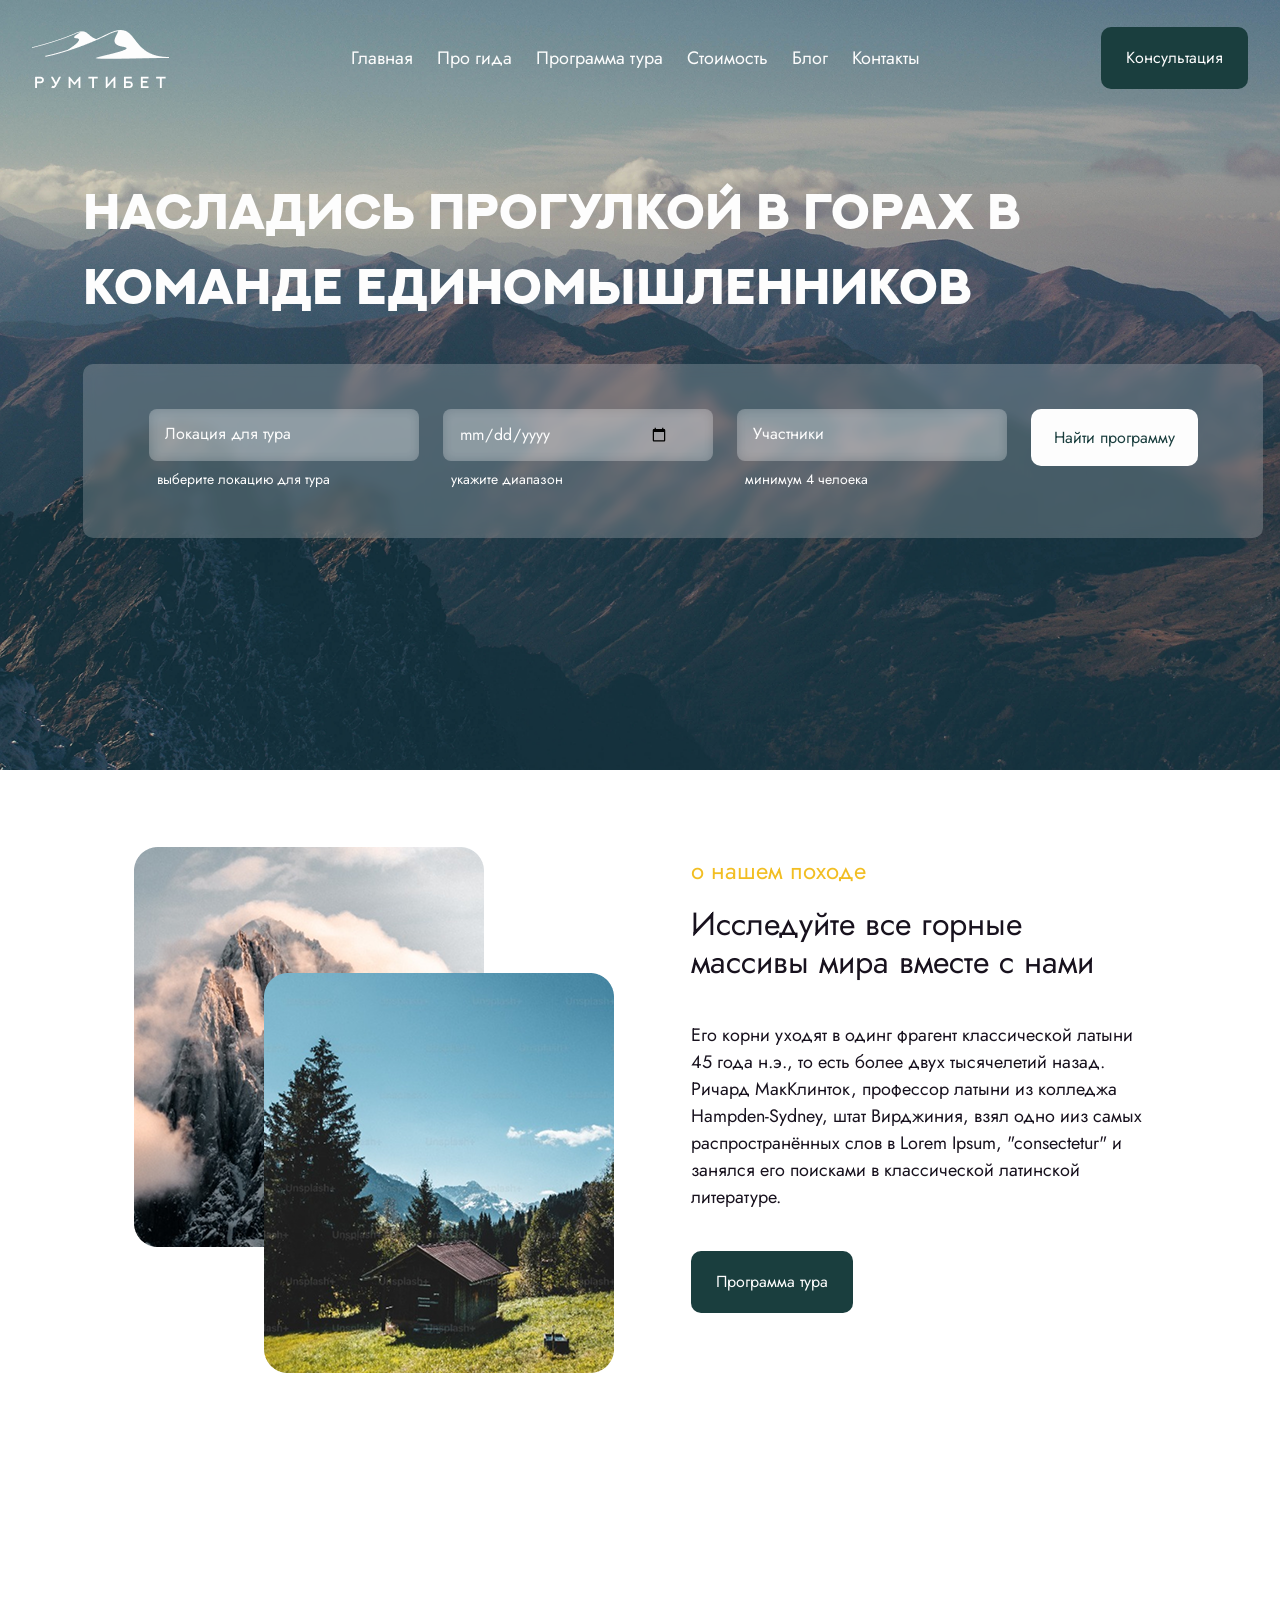
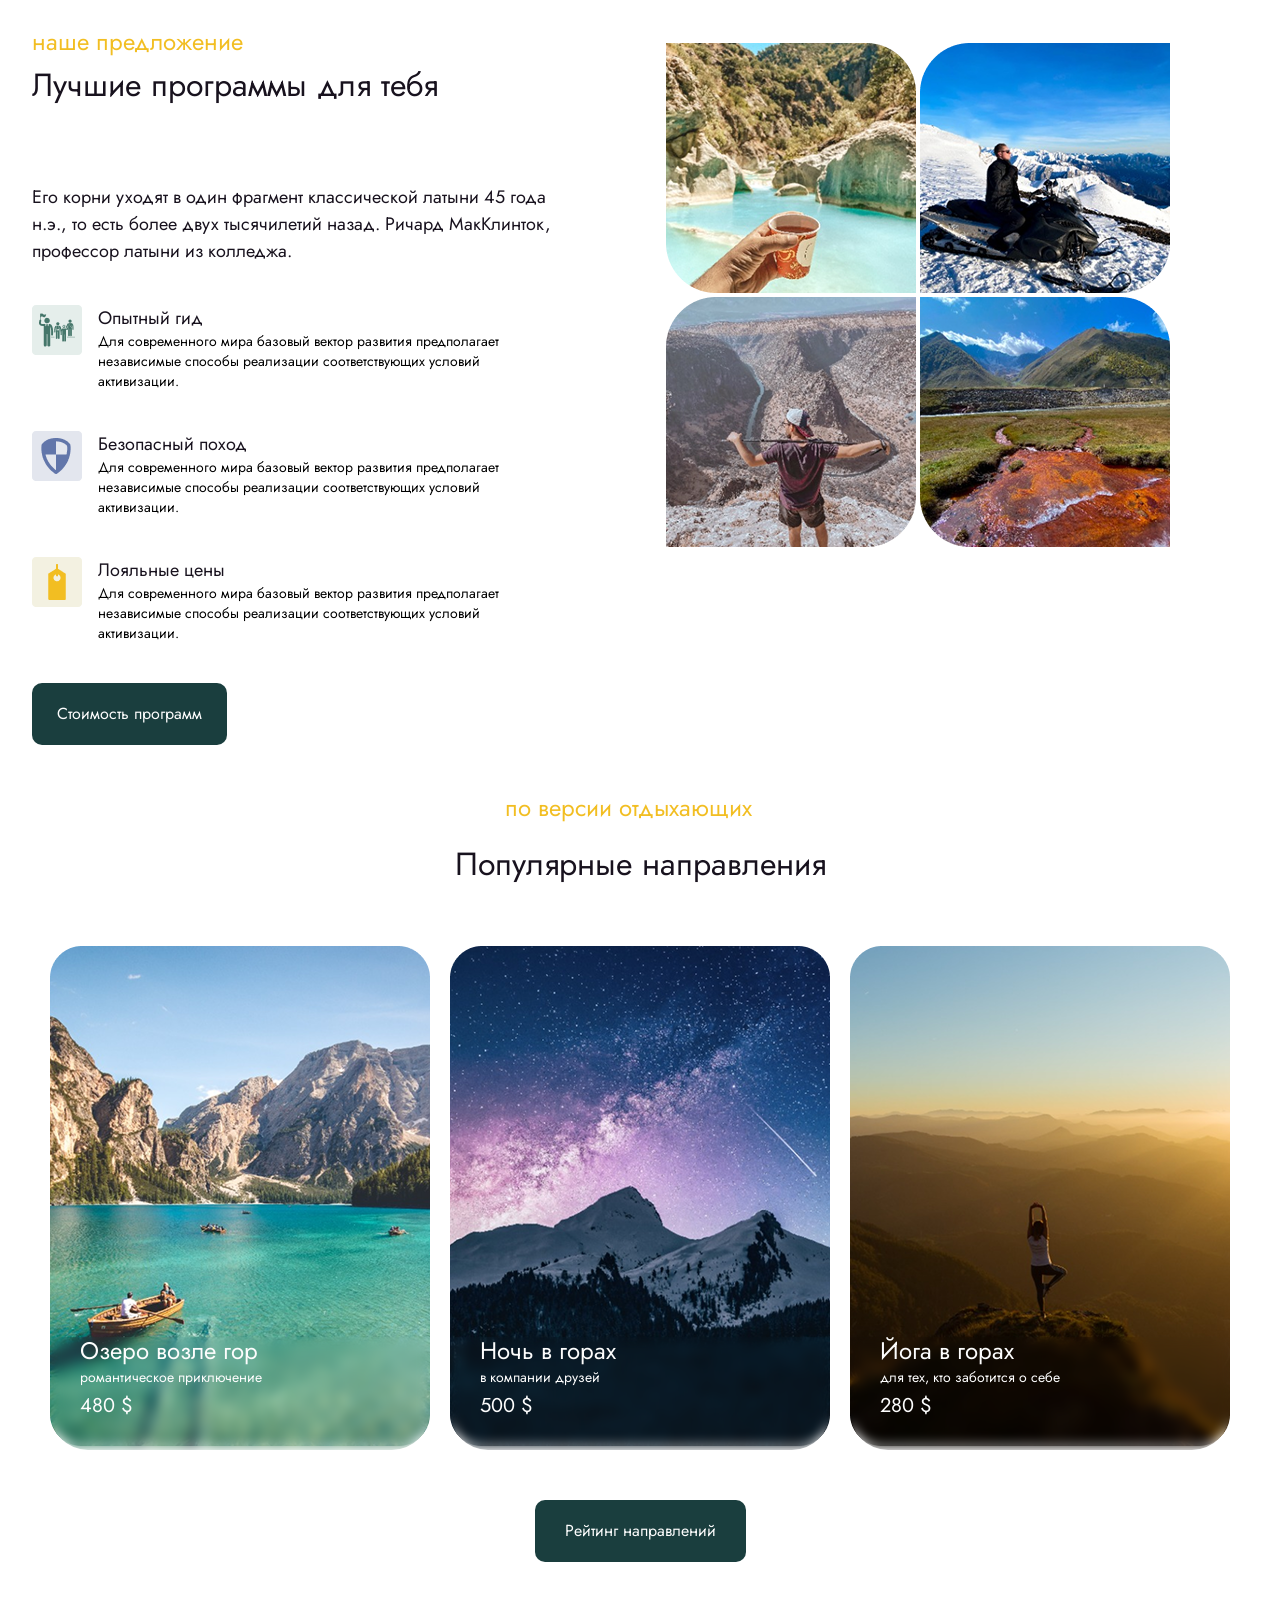
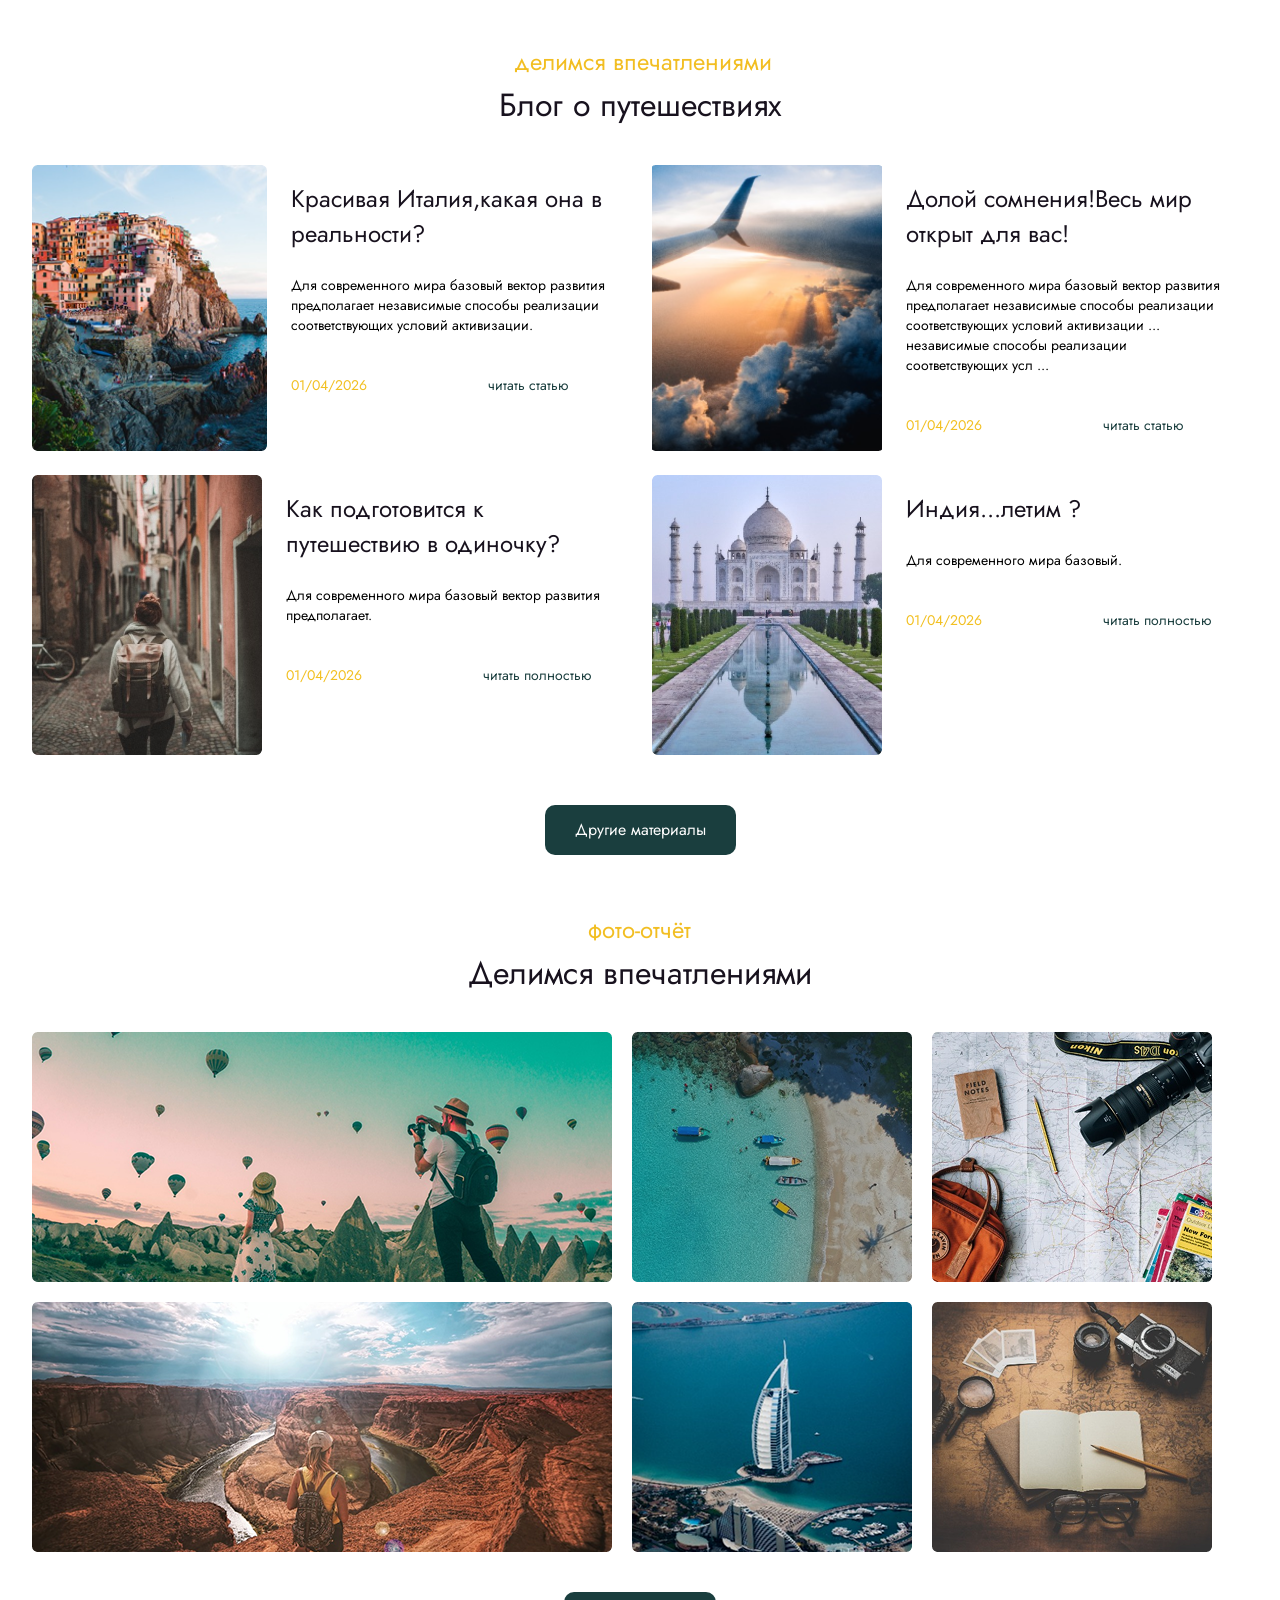
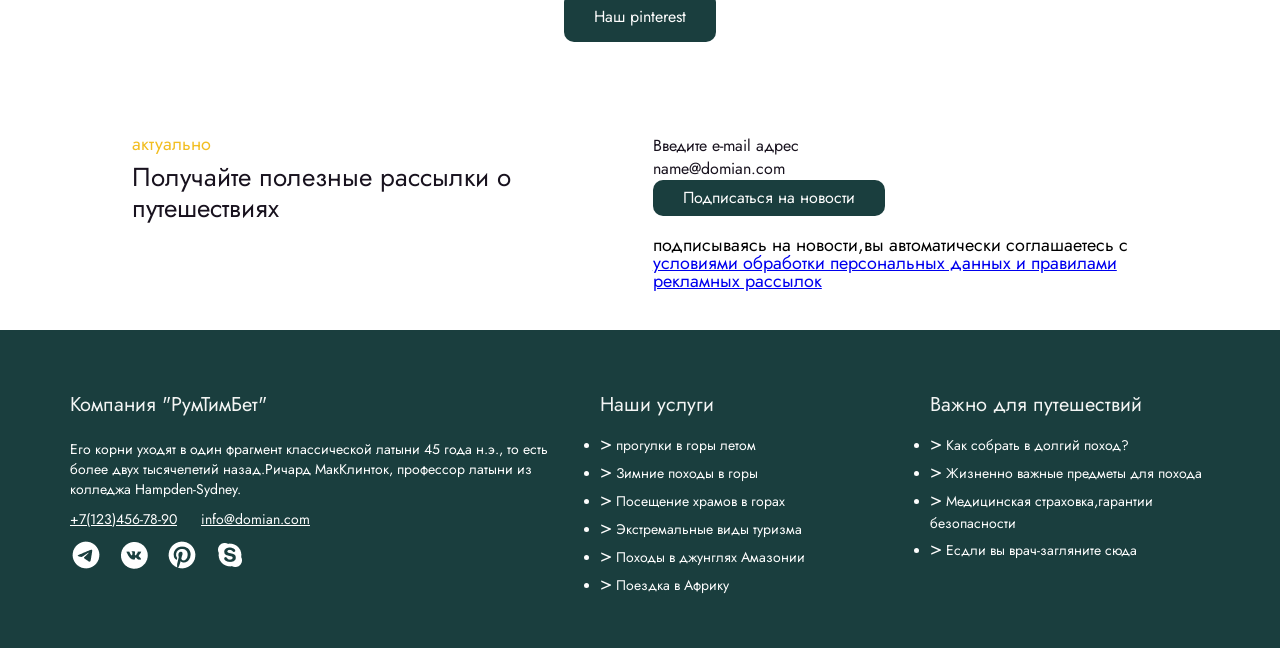
==== commit f988b00f: "Add files via upload" ====
--- a/project_4/projectsfour.html
+++ b/project_4/projectsfour.html
@@ -1,428 +1,467 @@
 ﻿<!DOCTYPE html>
 <html lang="ru">
 <head>
-    <meta charset="UTF-8">
-    <meta name="viewport" content="width=device-width, initial-scale=1.0">
-    <title>Travel</title>
-    <link rel="stylesheet" href="projectfour/css/main.css">
+  <meta charset="UTF-8">
+  <meta name="viewport" content="width=device-width, initial-scale=1.0">
+  <title>Timbet</title>
+  <link rel="stylesheet" href="projectfour/css/main.css">
 </head>
 <body>
     <div class="hero">
         <div class="container">
-             <div class="hero__header">
-                <div class="hero__header-logo">
-                     <img src="projectfour/images/image timbet.png" alt="timbet" class="logo">
-                      <div class="hero__header-links">
-                         <a href="#" class="link">Главная</a>
-                          <a href="#" class="link">Про гида</a>
-                           <a href="#" class="link">Программа тура</a>
-                            <a href="#" class="link">Стоимость</a>
-                             <a href="#" class="link">Блог</a>
-                              <a href="#" class="link">Контакты</a>
-                               <div class="header__button">
-                                 <button class="button">Консультация</button>
-                               </div>
-                      </div>
-                </div>
-             </div>
-              <div class="hero__title">
-                 <p class="title">Насладись прогулкой в горах
-                    с командой единомышленников</p>
+          <div class="header">
+              <div class="header__logo-links-button">
+                  <div class="header__logo">
+                      <img src="projectfour/images/image timbet.png" alt="timbet" class="header__img">
+                  </div>
+                    <div class="header__links">
+                        <a href="#" class="links">Главная</a>
+                          <a href="#" class="links">Про гида</a>
+                            <a href="#" class="links">Программа тура</a>
+                              <a href="#" class="links">Стоимость</a>
+                                <a href="#" class="links">Блог</a>
+                                  <a href="#" class="links">Контакты</a> 
+                    </div>
+                      <div class="header__button">
+                          <button class="consult">Консультация</button>
+                      </div>
               </div>
-               <div class="hero__inputs-button">
-                 <div class="inputs__button">
-                     <div class="inputs">
-                         <input type="text" list="location" class="input" placeholder="Локация для тура">
-                          <datalist id="location">
-                             <option value="Пятигорск">Пятигорск</option>
-                              <option value="Нальчик">Нальчик</option>
-                               <option value="Минеральные Воды">Минеральные Воды</option>
-                                <option value="Железноводск">Железноводск</option>
-                                 <option value="Кисловодск">Кисловодск</option>
-                                  <option value="Владикавказ">Владикавказ</option>
-                                   <option value="Грозный">Грозный</option>
-                                    <option value="Домбай">Домбай</option>
-                                     <option value="Архыз">Архыз</option>
-                                      <option value="Эльбрус">Эльбрус</option>
-                          </datalist><br>
-                           <label>выберите из списка</label>
-                     </div>
-                     <div class="inputs">
-                         <input type="date" list="date" class="input" placeholder="Дата Похода">
-                          <datalist id="date">
-                             <option value="31.03.2026">31.03.2026</option>
-                              <option value="01.04.2026">01.04.2026</option>
-                               <option value="02.04.2026">02.04.2026</option>
-                                <option value="03.04.2026">03.04.2026</option>
-                                 <option value="04.04.2026">04.04.2026</option>
-                                  <option value="05.04.2026">05.04.2026</option>
-                                   <option value="06.04.2026">06.04.2026</option>
-                                    <option value="07.04.2026">07.04.2026</option>
-                                     <option value="08.04.2026">08.04.2026</option>
-                                      <option value="09.04.2026">09.04.2026</option>
-                          </datalist><br>
-                           <label>укажите диапазон</label>
-                     </div>
-                      <div class="inputs">
-                         <input type="number" list="number" class="input" placeholder="Участники">
-                          <datalist id="number">
-                             <option value="4">4</option>
-                              <option value="5">5</option>
-                               <option value="6">6</option>
-                                <option value="7">7</option>
-                                 <option value="8">8</option>
-                                  <option value="9">9</option>
-                                   <option value="10">10</option>
-                                    <option value="11">11</option>
-                                     <option value="12">12</option>
-                                      <option value="13">13</option>
-                          </datalist><br>
-                           <label>минимум 4 человека</label>
-                      </div>
-                       <div class="search__button">
-                         <button class="search">Найти программу</button>
-                       </div>
-                 </div>
-               </div>
+          </div>
+            <div class="header__title">
+                <p class="title">НАСЛАДИСЬ ПРОГУЛКОЙ В ГОРАХ
+                    В КОМАНДЕ ЕДИНОМЫШЛЕННИКОВ
+                </p>
+            </div>
+              <div class="header__inputs-block">
+                  <div class="header__inputs-button">
+                      <div class="head__input">
+                          <input type="text" class="input" list="location" placeholder="Локация для тура">
+                            <datalist id="location">
+                                  <option value="Пятигорск">Пятигорск</option>
+                                    <option value="Минеральные Воды">Минеральные Воды</option>
+                                      <option value="Железноводск">Железноводск</option>
+                                        <option value="Кисловодск">Кисловодск</option>
+                                          <option value="Владикавказ">Владикавказ</option>
+                            </datalist>
+                              <div class="input__content">
+                                  <p class="content">выберите локацию для тура</p>
+                              </div>
+                      </div>
+                        <div class="head__input">
+                            <input type="date" class="input" list="hike" placeholder="Дата Похода">
+                              <datalist id="hike">
+                                    <option value=""></option>
+                                      <option value=""></option>
+                                        <option value=""></option>
+                                          <option value=""></option>
+                                            <option value=""></option>
+                                              <option value=""></option>
+                                                <option value=""></option>
+                                                  <option value=""></option>
+                                                    <option value=""></option>
+                                                      <option value=""></option>
+                              </datalist>
+                                <div class="input__content">
+                                    <p class="content">укажите диапазон</p>
+                                </div>
+                        </div>
+                          <div class="head__input">
+                              <input type="text" class="input" list="practic" placeholder="Участники">
+                                <datalist id="practic">
+                                      <option value="1">1</option>
+                                        <option value="2">2</option>
+                                          <option value="3">3</option>
+                                            <option value="4">4</option>
+                                              <option value="5">5</option>
+                                                <option value="6">6</option>
+                                                  <option value="7">7</option>
+                                                    <option value="8">8</option>
+                                                      <option value="9">9</option>
+                                                        <option value="10">10</option>
+                                </datalist>
+                                  <div class="input__content">
+                                      <p class="content">минимум 4 челоека</p>
+                                  </div>
+                          </div>
+                            <div class="button__search">
+                                <button class="search">Найти программу</button>
+                            </div>
+                  </div>
+              </div>
         </div>
     </div>
 
-
-     <div class="hike">
-       <div class="container">
-        <div class="hike__block">
-           <div class="hike__images">
-             <img src="projectfour/images/image everest.png" alt="everest" class="images-ever">
-              <img src="projectfour/images/image derev.png" alt="derev" class="images-derev">
-           </div>
-             <div class="hike__title-description-button">
-               <div class="hike__title-description">
-                 <p class="hike__title">о нашем походе</p>
-                  <p class="hike__description">Исследуйте все горные массивы
-                     мира вместе с нами
-                  </p>
-               </div>
-                 <div class="hike__description-text">
-                   <p class="description__text">Его корни уходят в один фрагмент классической латыни 45 года
-                     н.э., то есть более двух тысячилетий назад. Ричард МакКлинток,
-                      профессор латыни из колледжа Hampden-Sydney, штат
-                       Вирджиния, взял одно из самых странных слов в Lorem Ipsum,
-                        "consectetur", и занялся его поисками в классической латинской
-                         литературе.
-                   </p>
-                 </div>
-                   <div class="hike__buttons">
-                     <button class="hike__programm">Программа тура</button>
-                   </div>
-             </div>
+      <div class="about">
+          <div class="container">
+              <div class="about__grid-content">
+                  <div class="about__grid">
+                      <img src="projectfour/images/image everest.png" alt="everest" class="about__img">
+                        <div class="about__grid-two">
+                            <img src="projectfour/images/image derev.png" alt="derev" class="about__img">
+                        </div>
+                  </div>
+                    <div class="about__content">
+                        <div class="about__title">
+                            <p class="hike__title">о нашем походе</p>
+                              <p class="hike__descriptions">Исследуйте все горные массивы
+                                  мира вместе с нами
+                              </p>
+                        </div>
+                          <div class="about__descriptions">
+                              <p class="about__text">Его корни уходят в одинг фрагент классической латыни 45 года
+                                  н.э., то есть более двух тысячелетий назад. Ричард МакКлинток,
+                                    профессор латыни из колледжа Hampden-Sydney, штат
+                                      Вирджиния, взял одно ииз самых распространённых слов в Lorem Ipsum,
+                                        "consectetur" и занялся его поисками в классической латинской
+                                          литературе.
+                              </p>
+                          </div>
+                            <div class="about__button">
+                                <button class="programm">Программа тура</button>
+                            </div>
+                    </div>
+              </div>
+          </div>
+      </div>
+
+        <div class="services">
+            <div class="container">
+                <div class="services__content-grid">
+                    <div class="services__content">
+                        <div class="services__title">
+                            <p class="services__title-text">наше предложение</p>
+                              <p class="services__descriptions-text">Лучшие программы для тебя</p>
+                        </div>
+                          <div class="services__descriptions">
+                              <p class="descriptions__text">Его корни уходят в один фрагмент классической латыни 45 года
+                                  н.э., то есть более двух тысячилетий назад. Ричард МакКлинток,
+                                    профессор латыни из колледжа.
+                              </p>
+                          </div>
+                            <div class="services__cards">
+                                <div class="services__card">
+                                    <img src="projectfour/images/human gid.png" alt="gid" class="services__img">
+                                      <div class="content__card">
+                                          <p class="content__title">Опытный гид</p>
+                                            <p class="content__descriptions">Для современного мира базовый вектор развития предполагает
+                                                независимые способы реализации соответствующих условий активизации.
+                                            </p>
+                                      </div>
+                                </div>
+                                  <div class="services__card">
+                                      <img src="projectfour/images/shit.png" alt="shit" class="services__img">
+                                        <div class="content__card">
+                                            <p class="content__title">Безопасный поход</p>
+                                              <p class="content__descriptions">Для современного мира базовый вектор развития предполагает
+                                                  независимые способы реализации соответствующих условий активизации.
+                                              </p>
+                                        </div>
+                                  </div>
+                                    <div class="services__card">
+                                        <img src="projectfour/images/ticket.png" alt="ticket" class="services__img">
+                                          <div class="content__card">
+                                              <p class="content__title">Лояльные цены</p>
+                                                <p class="content__descriptions">Для современного мира базовый вектор развития предполагает
+                                                    независимые способы реализации соответствующих условий активизации.
+                                                </p>
+                                          </div>
+                                    </div>
+                                      <div class="services__button">
+                                          <button class="services__btn">Стоимость программ</button>
+                                      </div>
+                            </div>
+                    </div>
+                      <div class="services__grid">
+                          <img src="projectfour/images/image tea.png" alt="tea" class="grid__images">
+                            <img src="projectfour/images/image winter.png" alt="winter" class="grid__images">
+                              <img src="projectfour/images/image human.png" alt="human" class="grid__images">
+                                <img src="projectfour/images/image green.png" alt="green" class="grid__images">
+                      </div>
+                </div>
+            </div>
         </div>
-     </div>
-
-
-      <div class="programm">
-        <div class="containers">
-          <div class="programm__best">
-             <div class="programm__best-title-description">
-               <p class="programm__title">наше предложение</p>
-                <p class="programm__description">Лучшие программы для тебя</p>
-             </div>
-              <div class="programm__best-description">
-                 <p class="best__description">Его корни уходят в один фрагмент классической латыни 45 года 
-                   н.э., то есть более двух тысячилетий назад. Ричард МакКлинток,
-                   профессор латыни из колледжа.
-                 </p>
+
+          <div class="offers">
+              <div class="container">
+                  <div class="offers__content-button">
+                        <div class="offers__title">
+                            <p class="title--1">по версии отдыхающих</p>
+                              <p class="descriptions--1">Популярные направления</p>
+                        </div>
+                          <div class="offers__cards">
+                              <div class="offers__card">
+                                  <img src="projectfour/images/image grev.png" alt="grev" class="offers__img">
+                                    <div class="offers__content">
+                                        <p class="content__title--1">Озеро возле гор</p>
+                                          <p class="content__descriptions--1">романтическое приключение</p>
+                                            <div class="offers__prices">
+                                                <p class="prices">480 $</p>
+                                              </div>
+                                    </div>
+                              </div>
+                                <div class="offers__card">
+                                    <img src="projectfour/images/image lod.png" alt="lod" class="offers__img">
+                                      <div class="offers__content">
+                                          <p class="content__title--1">Ночь в горах</p>
+                                            <p class="content__descriptions--1">в компании друзей</p>
+                                              <div class="offers__prices">
+                                                  <p class="prices">500 $</p>
+                                      </div>
+                                      </div>
+                                </div>
+                                  <div class="offers__card">
+                                      <img src="projectfour/images/image ioga.png" alt="ioga" class="offers__img">
+                                        <div class="offers__content">
+                                            <p class="content__title--1">Йога в горах</p>
+                                              <p class="content__descriptions--1">для тех, кто заботится о себе</p>
+                                                <div class="offers__prices">
+                                                    <p class="prices">280 $</p>
+                                                      </div>
+                                        </div>
+                                  </div>
+                          </div>
+                            <div class="rating__button">
+                                <button class="rating">Рейтинг направлений</button>
+                            </div>
+                  </div>
               </div>
-               <div class="programm__best-grid">
-                 <div class="best__grid">
-                   <img src="projectfour/images/human gid.png" alt="gid" class="grid">
-                    <p class="grid__text">Опытный гид</p>
-                     <p class="grid__description">Для современного мира базовый вектор развития предполагает
-                       независимые способы реализации соответствующих условий активизации.
-                     </p>
-                 </div>
-                  <div class="best__grid">
-                     <img src="projectfour/images/shit.png" alt="shit" class="grid">
-                      <p class="grid__text">Безопасный подход</p>
-                       <p class="grid__description">Для современного мира базовый вектор развития предполагает
-                         независимые способы реализации соответствующих условий активизации
-                       </p>
-                  </div>
-                   <div class="best__grid">
-                     <img src="projectfour/images/ticket.png" alt="ticket" class="grid">
-                      <p class="grid__text">Лояльные цены</p>
-                       <p class="grid__description">Для современного мира базовый вектор развития предполагает
-                         независимые способы реализации соответствующих условий активизации
-                       </p>
-                   </div>
-               </div>
-                 <div class="price__button">
-                   <button class="price">Стоимость программы</button>
-                 </div>
           </div>
-           <div class="programm__images-grid">
-             <img src="projectfour/images/image tea.png" alt="tea" class="images__grid">
-              <img src="projectfour/images/image human.png" alt="human" class="images__grid">
-               <img src="projectfour/images/image winter.png" alt="winter" class="images__grid">
-                <img src="projectfour/images/image green.png" alt="green" class="images__grid">
-           </div>
-        </div>
-      </div>
-
-
-       <div class="directions">     
-         <div class="container">
-           <div class="directions__title">
-             <p class="directions__text">по версии отдыхающих</p>
-           <p class="directions__description">Популярные направления</p>
-       </div>
-            <div class="directions__grid-cards">
-               <div class="grid__card">
-                 <img src="projectfour/images/image grev.png" alt="grev" class="grid__images">
-                  <div class="card__content">
-                     <p class="card__title">Озеро возле гор</p>
-                      <p class="card__descriptions">романтическое приключение</p>
-                       <div class="card__price">
-                         <p class="price__dollar">480 $</p>
-                       </div>
-                  </div>
-               </div>
-                <div class="grid__card">
-                   <img src="projectfour/images/image lod.png" alt="lod" class="grid__images">
-                    <div class="card__content">
-                       <p class="card__title">Ночь в горах</p>
-                        <p class="card__descriptions">в компании друзей</p>
-                         <div class="card__price">
-                           <p class="price__dollar">500 $</p>
-                         </div>
+
+
+            <div class="features">
+                <div class="container">
+                    <div class="features__title-content-cards">
+                        <div class="features__title">
+                            <p class="title--2">делимся впечатлениями</p>
+                              <p class="descriptions--2">Блог о путешествиях</p>
+                        </div>
+                      <div class="features__cards">
+                          <div class="features__card">
+                              <img src="projectfour/images/italy house.png" alt="house" class="features__img">
+                            <div class="features__content">
+                                <div class="features__content-title">
+                                    <p class="content__title--2">Красивая Италия,какая
+                                        она в реальности?
+                                    </p>
+                                </div>
+                                  <div class="features__descriptions">
+                                      <p class="features__descriptions--1">Для современного мира базовый вектор
+                                          развития предполагает независимые
+                                            способы реализации соответствующих
+                                              условий активизации.
+                                      </p>
+                                  </div>
+                                    <div class="features__date">
+                                        <p class="date--1">01/04/2026</p>
+                                          <p class="date--2">читать статью</p>
+                                    </div>
+                            </div>
+                      </div>
+                        <div class="features__card">
+                            <img src="projectfour/images/image nebo.png" alt="nebo" class="features__img">
+                              <div class="features__content">
+                                  <div class="features__content-title">
+                                      <p class="content__title--2">Долой сомнения!Весь
+                                          мир открыт для вас!
+                                      </p>
+                                  </div>
+                                    <div class="features__descriptions">
+                                        <p class="features__descriptions--1">Для современного мира базовый вектор
+                                            развития предполагает независимые
+                                            способы реализации соответствующих
+                                              условий активизации ... независимые
+                                                способы реализации соответствующих усл ...
+                                        </p>
+                                    </div>
+                                      <div class="features__date">
+                                          <p class="date--1">01/04/2026</p>
+                                            <p class="date--2">читать статью</p>
+                                      </div>
+                              </div>
+                        </div>
+                          <div class="features__card">
+                              <img src="projectfour/images/image human city.png" alt="city" class="features__img">
+                                <div class="features__content">
+                                    <div class="features__content-title">
+                                        <p class="content__title--2">Как подготовится к
+                                            путешествию в 
+                                              одиночку?
+                                        </p>
+                                    </div>
+                                      <div class="features__descriptions">
+                                          <p class="features__descriptions--1">Для современного мира базовый вектор
+                                              развития предполагает.
+                                          </p>
+                                      </div>
+                                        <div class="features__date">
+                                            <p class="date--1">01/04/2026</p>
+                                              <p class="date--2">читать полностью</p>
+                                        </div>
+                                </div>
+                          </div>
+                            <div class="features__card">
+                                <img src="projectfour/images/image mahal.png" alt="mahal" class="features__img">
+                                  <div class="features__content">
+                                      <div class="features__content-title">
+                                          <p class="content__title--2">Индия...летим ?</p>
+                                      </div>
+                                        <div class="features__descriptions">
+                                              <p class="features__descriptions--1">Для современного мира базовый.</p>
+                                        </div>
+                                          <div class="features__date">
+                                              <p class="date--1">01/04/2026</p>
+                                                <p class="date--2">читать полностью</p>
+                                          </div>
+                                  </div>
+                            </div>
+                      </div>
+                        <div class="features__button">
+                            <button class="feat">Другие материалы</button>
+                        </div>
+            </div>
+          </div>
+            </div>
+
+              <div class="photos">
+                  <div class="container">
+                      <div class="photos__title-image">
+                          <div class="photos__title">
+                              <p class="title--3">фото-отчёт</p>
+                                <p class="descriptions--3">Делимся впечатлениями</p>
+                          </div>
+                            <div class="images__grid">
+                                <img src="projectfour/images/image cappadocia.png" alt="cappadocia" class="photos__img--1">
+                                  <img src="projectfour/images/image sands.png" alt="sands" class="photos__img--2">
+                                    <img src="projectfour/images/image map.png" alt="map" class="photos__img--2">
+                                      <img src="projectfour/images/image conoin.png" alt="conoin" class="photos__img--1">
+                                        <img src="projectfour/images/image parus.png" alt="parus" class="photos__img--2">
+                                          <img src="projectfour/images/image jons.png" alt="jons" class="photos__img--2">
+                            </div>
+                              <div class="pinterest__btn">
+                                  <button class="pinterest">Наш pinterest</button>
+                              </div>
+                      </div>
+                  </div>
+              </div>
+
+
+                <div class="footer">
+                    <div class="container">
+                        <div class="footer__contacts">
+                            <div class="footer__title">
+                                <p class="title--4">актуально</p>
+                                  <p class="descriptions--4">Получайте полезные
+                                      рассылки о путешествиях
+                                  </p>
+                            </div>
+                              <div class="footer__support">
+                                  <div class="footer__email">
+                                      <p class="email__text">Введите e-mail адрес</p>
+                                        <p class="email">name@domian.com</p>
+                                          <div class="support__button">
+                                              <button class="support">Подписаться на новости</button>
+                                          </div>
+                                  </div>
+                                    <div class="footer__base">
+                                        <p class="base">подписываясь на новости,вы автоматически соглашаетесь с <a href="#" class="base__link">условиями
+                                            обработки персональных данных и правилами рекламных рассылок
+                                        </a></p>
+                                    </div>
+                              </div>
+                        </div>
                     </div>
                 </div>
-                 <div class="grid__card">
-                   <img src="projectfour/images/image ioga.png" alt="ioga" class="grid__images">
-                    <div class="card__content">
-                       <p class="card__title">Йога в горах</p>
-                        <p class="card__descriptions">для тех кто заботится о себе</p>
-                         <div class="card__price">
-                           <p class="price__dollar">230 $</p>
-                         </div>
-                    </div>
-                 </div>
-            </div>
-             <div class="rating__button">
-               <button class="rating">Рейтинг направлений</button>
-             </div>
-         </div>
-       </div>
-
-
-        <div class="travels">
-           <div class="container">
-             <div class="travels__greetings">
-                <p class="greetings__title">делимся впечатлениями</p>
-                 <p class="greeting__descriptions">Блог о путешествиях</p>
-             </div>
-              <div class="travels__world">
-                  <div class="travels__card">
-                     <div class="travels__images">
-                       <img src="projectfour/images/italy house.png" alt="italy" class="card">
-                     </div>
-                      <div class="travels__content">
-                         <div class="travels__content-title">
-                           <p class="travels__title">Красивая Италия, какая
-                             она в реальности?
-                           </p>
-                             <div class="travels__content-descriptions">
-                               <p class="travels__descriptions">Для современного мира базовый вектор
-                                 развития предполагает независимые
-                                  способы реализации соответствующих
-                                   условий активизации.
-                               </p>
-                                <div class="travels__footer">
-                                   <p class="travels__date">01/04/2023</p>
-                                    <p class="travels__state">читать статью</p>
-                                </div>
-                             </div>
-                         </div>
-                      </div>
-                  </div>
-                   <div class="travels__card">
-                     <div class="travels__images">
-                       <img src="projectfour/images/image nebo.png" alt="nebo" class="card">
-                     </div>
-                      <div class="travels__content">
-                         <div class="travels__content-title">
-                           <p class="travels__title">Долой сомнения! Весь
-                             мир открыт для вас !
-                           </p>
-                            <div class="travels__content-descriptions">
-                               <p class="travels__descriptions">Для современного мир базовый вектор
-                                 развития предполагает независимые
-                                  способы реализации соответствующих
-                                   условий активизации ... независимые
-                                    способы реализации соответствующих усл...
-                               </p>
-                                <div class="travels__footer">
-                                   <p class="travels__date">01/04/2023</p>
-                                    <p class="travels__state">читать статью</p>
-                                </div>
-                            </div>
-                         </div>
-                      </div>
-                   </div>
-                     <div class="travels__card">
-                       <div class="travels__images">
-                         <img src="projectfour/images/image human city.png" alt="city" class="card">
-                       </div>
-                        <div class="travels__content">
-                           <div class="travels__content-title">
-                             <p class="travels__title">Как подготовится к
-                               путешествию в 
-                                одиночку?
-                             </p>
-                              <div class="travels__content-descriptions">
-                                 <p class="travels__descriptions">Для современного мира базовый вектор
-                                   развития предполагает.
-                                 </p>
-                                  <div class="travels__footer">
-                                     <p class="travels__date">01/04/2023</p>
-                                      <p class="travels__state">читать статью</p>
-                                  </div>
-                              </div>
-                           </div>
-                        </div>
-                     </div>
-                       <div class="travels__card">
-                         <div class="travels__images">
-                           <img src="projectfour/images/image mahal.png" alt="mahal" class="card">
-                         </div>
-                          <div class="travels__content">
-                             <div class="travels__content-title">
-                               <p class="travels__title">Индия ... летим ?</p>
-                                <div class="travels__content__descriptions">
-                                   <p class="travels__descriptions">Для современного мира базовый</p>
-                                    <div class="travels__footer">
-                                       <p class="travels__date">01/04/2023</p>
-                                        <p class="travels__state">читать статью</p>
-                                    </div>
-                                </div>
-                             </div>
-                          </div>
-                       </div>
-              </div>
-                <div class="button__materials">
-               <button class="materials">Другие материалы</button>
-            </div>
-           </div>
-        </div>
-
-         <div class="impressions">
-            <div class="container">
-               <div class="impressions__text">
-                 <p class="impressions__title">фото-отчет</p>
-                  <p class="impressions__descriptions">Делимся впечатлениями</p>
-               </div>
-                <div class="impressions__grid">
-                   <img src="projectfour/images/image cappadocia.png" alt="cappadocia" class="grid__img">
-                    <img src="projectfour/images/image map.png" alt="map" class="grid__img">
-                     <img src="projectfour/images/image parus.png" alt="parus" class="grid__img">
-                      <img src="projectfour/images/image sands.png" alt="sands" class="grid__img">
-                       <img src="projectfour/images/image conoin.png" alt="conoin" class="grid__img">
-                        <img src="projectfour/images/image jons.png" alt="jons" class="grid__img">
-                </div>
-                 <div class="impressions__button">
-                   <button class="pinterest">Наш pinterest</button>
-                 </div>
-            </div>
-         </div>
-
-          <div class="news">
-             <div class="container">
-               <div class="news__block">
-                 <div class="news__text">
-                   <p class="news__title">актуально</p>
-                    <p class="news__descriptions">Получайте полезные
-                       рассылки о путешествиях
-                    </p>
-                 </div>
-                  <div class="news__support">
-                     <div class="news__adress">
-                       <p class="email">Введите e-mail адрес</p>
-                        <p class="adress">name@domian.com</p>
-                         <div class="news__button">
-                           <button class="subscriptions">Подписаться на новости</button>
-                         </div>
-                     </div>
-                  </div>
-                   <div class="support">
-                     <p class="support__text">подписываясь на новости, вы автоматически соглашаетесь с <a href="#" class="conditions">условиями
-                       обработки персональных данных и правилами рекламных рассылок
-                     </a></p>
-                   </div>
-               </div>
-             </div>
-          </div>
-
-
-           <div class="footer">
-             <div class="containere">
-               <div class="footer__block-one">
-                  <div class="footer__title-text">
-                     <p class="footer__text">Компания "РумТимбет"</p>
-                  </div>
-                   <div class="footer__descriptions-text">
-                     <p class="footer__descriptions">Его корни уходят в один фрагмент классической латыни 45 года
-                       н.э., то есть более двух тысячилетий назад. Ричард МакКлинток,
-                        профессор латыни из колледжа Hampden-Sydney.
-                     </p>
-                   </div>
-                     <div class="footer__contacts">
-                       <p class="contacts__email">info@domian.com</p>
-                        <p class="contacts__number">+7(123) 456-78-90</p>
-                     </div>
-                      <div class="footer__links">
-                         <img src="projectfour/images/telegram.png" alt="telegram" class="links">
-                          <img src="projectfour/images/vk.png" alt="vk" class="links">
-                           <img src="projectfour/images/pinterest.png" alt="pinterest" class="links">
-                            <img src="projectfour/images/skype.png" alt="skype" class="links">
-                      </div>
-               </div>
-                 <div class="footer__block-two">
-                   <div class="footer__title-text">
-                     <p class="footer__text">Наши услуги</p>
-                   </div>
-                    <div class="footer__linked">
-                       <a href="#" class="linked">Прогулки в горы летом</a>
-                        <a href="#" class="linked">Зимние походы</a>
-                         <a href="#" class="linked">Посещение храмов в горах</a>
-                          <a href="#" class="linked">Экстремальные виды туризма</a>
-                           <a href="#" class="linked">Походы в джунглях Амазонии</a>
-                            <a href="#" class="linked">Поездка в Африку</a> 
-                    </div>
-                 </div>
-                  <div class="footer__block-three">
-                     <div class="footer__title-text">
-                       <p class="footer__text">Важно для петешествий</p>
-                     </div>
-                      <div class="footer__linked">
-                         <a href="#" class="linked">Как собрать в долгий поход</a>
-                          <a href="#" class="linked">Жизненно важные предметы для
-                             похода
-                          </a>
-                           <a href="#" class="linked">Медицинская страховка, гарантии
-                             безопасности
-                           </a>
-                            <a href="#" class="linked">Если вы врач - зягляните сюда</a>
-                      </div>
-                  </div>
-             </div>
-           </div>
-
-            <div class="podval">
-               <div class="container">
-                  <div class="podval__name">
-                     <p class="podval__names">ИП Константинопольский К.К., 2023</p>
-                      <a href="#" class="podval__politics">Политика обработки персональных данных</a>
-                  </div>
-               </div>
-            </div>
+
+
+                  <div class="podval">
+                      <div class="container">
+                          <div class="podval__content">
+                              <div class="podval__blocks">
+                                  <div class="podval__card--1">
+                                      <div class="podval__title">
+                                          <p class="title--5">Компания "РумТимБет"</p>
+                                      </div>
+                                        <div class="podval__descriptions">
+                                            <p class="descriptions--5">Его корни уходят в один фрагмент классической латыни 45 года
+                                                н.э., то есть более двух тысячелетий назад.Ричард МакКлинток,
+                                                  профессор латыни из колледжа Hampden-Sydney.
+                                            </p>
+                                        </div>
+                                          <div class="podval__contacts">
+                                              <a href="#" class="number">+7(123)456-78-90</a>
+                                                <a href="#" class="email--1">info@domian.com</a>
+                                          </div>
+                                            <div class="podval__links">
+                                                <img src="projectfour/images/telegram.png" alt="telegram" class="links__img">
+                                                  <img src="projectfour/images/vk.png" alt="vk" class="links__img">
+                                                    <img src="projectfour/images/pinterest.png" alt="pinterest" class="links__img">
+                                                      <img src="projectfour/images/skype.png" alt="skype" class="links__img">
+                                            </div>
+                                  </div>
+                                    <div class="podval__card--2">
+                                        <div class="podval__title">
+                                            <p class="title--5">Наши услуги</p>
+                                        </div>
+                                          <div class="podval__service">
+                                                <ul class="service__list">
+                                                    <li class="service__item">
+                                                        <span class="arrow">></span>
+                                                          <a href="#" class="links--1">прогулки в горы летом</a>
+                                                    </li>
+                                                      <li class="service__item">
+                                                          <span class="arrow">></span>
+                                                            <a href="#" class="links--1">Зимние походы в горы</a>
+                                                      </li>
+                                                        <li class="service__item">
+                                                            <span class="arrow">></span>
+                                                              <a href="#" class="links--1">Посещение храмов в горах</a>
+                                                        </li>
+                                                          <li class="service__item">
+                                                              <span class="arrow">></span>
+                                                                <a href="#" class="links--1">Экстремальные виды туризма</a>
+                                                          </li>
+                                                            <li class="service__item">
+                                                                <span class="arrow">></span>
+                                                                  <a href="#" class="links--1">Походы в джунглях Амазонии</a>
+                                                            </li>
+                                                              <li class="service__item">
+                                                                  <span class="arrow">></span>
+                                                                    <a href="#" class="links--1">Поездка в Африку</a>
+                                                              </li>
+                                                </ul>
+                                          </div>
+                                    </div>
+                                      <div class="podval__card--3">
+                                            <div class="podval__title">
+                                                <p class="title--5">Важно для путешествий</p>
+                                            </div>
+                                              <div class="podval__service">
+                                                  <ul class="service__list">
+                                                      <li class="service__item">
+                                                          <span class="arrow">></span>
+                                                            <a href="#" class="links--1">Как собрать в долгий поход?</a>
+                                                      </li>
+                                                        <li class="service__item">
+                                                            <span class="arrow">></span>
+                                                              <a href="#" class="links--1">Жизненно важные предметы для
+                                                                  похода</a>
+                                                        </li>
+                                                          <li class="service__item">
+                                                              <span class="arrow">></span>
+                                                                <a href="#" class="links--1">Медицинская страховка,гарантии
+                                                                    безопасности
+                                                                </a>
+                                                          </li>
+                                                            <li class="service__item">
+                                                                <span class="arrow">></span>
+                                                                  <a href="#" class="links--1">Есдли вы врач-загляните сюда</a>
+                                                            </li>
+                                                  </ul>
+                                              </div>
+                                      </div>
+                              </div>
+                          </div>
+                      </div>
+                  </div>
 </body>
 </html>
--- a/project_4/projectfour/css/main.css
+++ b/project_4/projectfour/css/main.css
@@ -3,6 +3,7 @@
     src: url('../fonts/nunito-sans-regular.ttf') format('truetype');
     font-weight: 400;
     font-style: normal;
+    font-display: swap;
 }
 @font-face {
     font-family: 'Next Art';
@@ -23,7 +24,7 @@
 }
 .container {
     width: 100%;
-    max-width: 1920px;
+    max-width: 1440px;
     padding: 0 16px;
     margin: 0 auto;
 }
@@ -39,885 +40,933 @@
 .hero {
     width: 100%;
     height: auto;
-    background: url('../images/mount\ header.png') center
-    no-repeat;
+    min-height: 770px;
+    background: url('../images/mount\ header.png') center no-repeat;
     background-size: cover;
-    padding-bottom: 100px; 
-}
-.hero__header {
-    width: 100%;
-    height: auto;
-    padding-inline: 
-    clamp(24px, 20vw, 370px);
-    padding-top: 
-    clamp(8px, 1vh, 16px);
-}
-.hero__header-logo {
-    display: flex;
-    gap: clamp(16px, 11vw, 212px);
+}
+.header {
+    width: 100%;
+    height: auto;
+    padding-top: 20px;
+}
+.header__logo-links-button {
+    display: flex;
+    flex-wrap: wrap;
+    justify-content: space-around;
     align-items: center;
 }
-.hero__header-links {
-    width: 100%;
-    height: auto;
+.header__logo {
+    position: relative;
+}
+.header__img {
+    aspect-ratio: 137/72;
+    object-fit: cover;
+}
+.header__links {
     display: flex;
     flex-wrap: wrap;
-    gap: clamp(18px, 1.25vw, 24px);
-}
-.link {
-    font-family: 'Jost-Regular';
-    font-weight: 400;
+    gap: 24px;
+}
+.links {
+    font-family: 'Jost-Regular';
+    font-weight: 300;
     font-style: normal;
     font-size: 1.125rem;
+    line-height: 1.0;
+    letter-spacing: 0%;
     text-decoration: none;
     color: rgba(253, 253, 253, 1);
-    padding-block: 
-    clamp(6px, 1.50vh, 10px);
-    letter-spacing: 0%;
+    transition: all 0.3s ease;
+}
+.links:hover {
+    color: rgba(192, 192, 192, 1);
 }
 .header__button {
-    height: auto;
-    padding: 5px 0px;
-}
-.button {
-    padding: 10px 25px;
+    width: auto;
+    height: auto;
+}
+.consult {
+    padding: 15px 25px;
+    color: rgba(253, 253, 253, 1);
+    background-color: rgba(26, 62, 62, 1);
+    border: none;
+    border-radius: 10px;
+    transition: all 0.3s ease;
+    font-family: 'Jost-Regular';
+    font-weight: 300;
+    font-style: normal;
+    font-size: 1rem;
+    line-height: 2.0;
+    letter-spacing: 1.2%;
+}
+.consult:hover {
+    transform: translateY(-5px);
+}
+.header__title {
+    width: 100%;
+    height: auto;
+    max-width: 1080px;
+    min-height: 150px;
+    margin-inline-start: clamp(16px, 4vw, 80px);
+    margin-block-start: clamp(16px, 6vw, 153px);
+}
+.title {
+    font-family: 'Next Art';
+    font-weight: 800;
+    font-style: normal;
+    font-size: 3.125rem;
+    line-height: 1.5;
+    letter-spacing: 2%;
+    color: rgba(253, 253, 253, 1);
+}
+.header__inputs-block {
+    width: 100%;
+    height: auto;
+    max-width: 1180px;
+    min-height: 161px;
+    margin-top: 41px;
+    backdrop-filter: blur(6px);
+    background-color: rgba(255, 255, 255, 0.2);
+    margin-inline-start: clamp(16px, 4vw, 80px);
+    border-radius: 10px;
+
+}
+.header__inputs-button {
+    display: flex;
+    flex-wrap: wrap;
+    gap: 24px;
+    justify-content: center;
+    padding: 45px 42px 40px 43px;
+}
+.head__input {
+    display: flex;
+    flex-direction: column;
+    height: auto;
+}
+input {
+    backdrop-filter: blur(6px);
+    background-color: rgba(255, 255, 255, 0.2);
+    border: none;
+    width: 270px;
+    height: 52px;
+    border-radius: 8px;
+}
+input::placeholder {
+    color: rgba(253, 253, 253, 1);
+    font-family: 'Jost-Regular';
+    font-weight: 300;
+    font-style: normal;
+    font-size: 1rem;
+    line-height: 1.5;
+    letter-spacing: 0px;
+    padding: 14px 44px 14px 16px;
+}
+input[type="date"] {
+    padding: 14px 44px 14px 16px;
+    color: rgba(253, 253, 253, 1);
+    font-family: 'Jost-Regular';
+    font-weight: 300;
+    font-style: normal;
+    font-size: 1rem;
+    letter-spacing: 0px;
+    line-height: 1.5;
+}
+.input__content  {
+    padding: 8px 8px 8px 8px;
+    font-family: 'Jost-Regular';
+    font-weight: 300;
+    font-style: normal;
+    font-size: 0.875rem;
+    line-height: 1.5;
+    letter-spacing: 0%;
+    color: rgba(253, 253, 253, 1);
+}
+.button__search {
+    width: auto;
+    height: auto;
+}
+.search {
+    padding: 17px 23px;
+    background-color: rgba(253, 253, 253, 1);
+    color: rgba(26, 62, 62, 1);
+    border: none;
+    border-radius: 10px;
+    font-family: 'Jost-Regular';
+    font-weight: 300;
+    font-style: normal;
+    font-size: 1rem;
+    transition: all 0.3s ease;
+}
+.search:hover {
+    transform: translateY(-5px);
+}
+.about {
+    width: 100%;
+    height: auto;
+    min-height: 771px;
+}
+.about__grid-content {
+    display: flex;
+    margin-inline: clamp(16px, 8vw, 370px);
+    gap: clamp(16px, 8vw, 200px);
+    margin-block: clamp(16px, 6vw, 100px);
+}
+.about__grid {
+    flex: 1;
+    position: relative;
+    width: 100%;
+    height: auto;
+}
+.about__img {
+    object-fit: cover;
+    aspect-ratio: 350/400;
+}
+.about__grid-two {
+    position: absolute;
+    top: 126px;
+    left: 130px;
+}
+.about__content {
+    flex: 1;
+    display: flex;
+    flex-direction: column;
+    gap: 40px;
+}
+.about__title {
+    width: 100%;
+    height: auto;
+}
+.hike__title {
+    font-family: 'Jost-Regular';
+    font-weight: 300;
+    font-style: normal;
+    font-size: 1.5rem;
+    line-height: 2.0;
+    letter-spacing: 0%;
+    color: rgba(242, 190, 34, 1);
+}
+.hike__descriptions {
+    font-family: 'Jost-Regular';
+    font-weight: 300;
+    font-style: normal;
+    font-size: 2rem;
+    line-height: 1.2;
+    letter-spacing: 0%;
+    color: rgba(24, 18, 30, 1);
+    padding: 10px 0 0 0;
+}
+.about__descriptions {
+    width: 100%;
+    height: auto;
+}
+.about__text {
+    font-family: 'Jost-Regular';
+    font-weight: 300;
+    font-style: normal;
+    font-size: 1.125rem;
+    line-height: 1.5;
+    letter-spacing: 0%;
+    color: rgba(24, 18, 30, 1);
+}
+.about__button {
+    width: 100%;
+    height: auto;
+}
+.programm {
+    padding: 15px 25px;
     border: none;
     border-radius: 10px;
     background-color: rgba(26, 62, 62, 1);
     color: rgba(253, 253, 253, 1);
     font-family: 'Jost-Regular';
-    font-style: normal;
-    font-weight: 400;
-    font-size: 1rem;
-    transition: all 0.3s ease;
-}
-.button:hover {
+    font-weight: 300;
+    font-style: normal;
+    font-size: 1rem;
+    line-height: 2.0;
+    letter-spacing: 0%;
+    transition: all 0.3s ease;
+}
+.programm:hover {
     transform: translateY(-5px);
 }
-.hero__title {
-    display: flex;
-    flex-wrap: wrap;
+.services {
+    width: 100%;
+    height: auto;
+}
+.services__content-grid {
+    display: flex;
+    gap: clamp(16px, 4vw, 90px);
+}
+.services__content {
+    flex: 1;
+    width: 100%;
+    height: auto;
+    min-height: 591px;
+    display: flex;
     flex-direction: column;
-    width: 100%;
-    height: auto;
-    padding-inline: 
-    clamp(16px, 20vw, 370px)
-    clamp(16px, 24vw, 470px);
-    padding-block: 
-    clamp(16px, 14vh, 463px);
-}
-.title {
-    font-family: 'Next Art';
-    font-weight: 800;
-    font-style: normal;
-    font-size: 3.125rem;
-    line-height: 150%;
-    letter-spacing: 2%;
-    color: rgba(253, 253, 253, 1);
-}
-.hero__inputs-button {
-    width: 100%;
-    height: auto;
-    padding-inline: 
-    clamp(24px, 20vw, 370px)
-    clamp(24px, 20vw, 370px);
-    padding-block: 
-    clamp(16px, 4vh, 41px)
-    clamp(16px, 4.20vh, 82px);
-}
-.inputs__button {
-    grid-template-columns: repeat(auto-fit, minmax(280px, 3fr));
-    width: 100%;
-    height: auto;
-    display: flex;
-    flex-wrap: wrap;
-    gap: 
-    clamp(18px, 1.25vw, 24px);
-    backdrop-filter: blur(-5px);
-    background-color: rgba(255, 255, 255, 0.2);
-    border-radius: 10px;
-    padding-inline: 
-    clamp(16px, 2.2vw, 43px)
-    clamp(16px, 2vh, 42px);
-    padding-block: 
-    clamp(16px, 4vh, 40px)
-    clamp(16px, 4vh, 40px);
-}
-.inputs {
-    width: clamp(8px, 14vw, 270px);  
-    height: clamp(8px, 8vh, 81px); 
-}
-.input {
-    width: clamp(8px, 14vw, 270px);
-    height: clamp(8px, 5vh, 52px);
-    border-radius: 10px;
-    border: none;
-    background-color: rgba(255, 255, 255, 0.2);
-    backdrop-filter: blur(-5px);
-    color: rgba(253, 253, 253, 1);
-}
-::placeholder {
-    color: rgba(253, 253, 253, 1);
-    font-family: 'Jost-Regular';
-    font-style: normal;
-    font-weight: 400;
-    font-size: 1rem;
-    line-height: 150%;
-    letter-spacing: 0px;
-    padding: 14px 44px 14px 16px;
-}
-label {
-    color: rgba(253, 253, 253, 1);
-    font-family: 'Jost-Regular';
-    font-weight: 400;
-    font-style: normal;
-    padding: 8px 0px 0px 4px;
-}
-.search__button {
-    height: auto;
-}
-.search {
-    padding: 15px 20px;
-    border: none;
-    border-radius: 10px;
-    background-color: rgba(253, 253, 253, 1);
-    color: rgba(26, 62, 62, 1);
-    font-family: 'Jost-Regular';
-    font-weight: 400;
-    font-style: normal;
-    font-size: 1rem;
-    transition: all 0.3s ease;
-}
-.search:hover {
-    transform: translateY(-5px);
-}
-input[type="date"] {
-    padding: 14px 44px 14px 16px;
-}
-.hike {
-    width: 100%;
-    height: auto;
-}
-.hike__block {
-    width: 100%;
-    height: auto;
-    padding-inline: clamp(16px, 20vw, 370px);
-    padding-block: clamp(16px, 20vh, 100px);
-}
-.hike__images {
-    width: 100%;
-    max-width: 351px;
-    display: flex;
-    gap: clamp(12px, 1vh, 10px);
-    margin-left: clamp(8px, 5vw, 100px);
-}
-.images-ever,
-.images-derev {
-    width: 100%;
-    max-width: 350px;
-    height: auto;
-    min-height: 400px;
-}
-
-.hike__title-description-button {
-    width: 100%;
-    height: auto;
-    padding-top: clamp(8px, 3vh, 20px);
-}
-.hike__title-description {
-    width: 100%;
-    height: auto;
-    padding-inline: clamp(8px, 5vw, 100px);
-}
-.hike__title {
-    font-family: 'Jost-Regular';
-    font-weight: 400;
+    gap: 40px;
+}
+.services__title {
+    display: flex;
+    flex-direction: column;
+}
+.services__title-text {
+    font-family: 'Jost-Regular';
+    font-weight: 300;
     font-style: normal;
     font-size: 1.5rem;
+    letter-spacing: 0%;
+    line-height: 2.0;
     color: rgba(242, 190, 34, 1);
-    line-height: 20px;
-    letter-spacing: 0%;
-}
-.hike__description {
-    font-family: 'Jost-Regular';
-    font-weight: 400;
+}
+.services__descriptions-text {
+    font-family: 'Jost-Regular';
+    font-weight: 300;
     font-style: normal;
     font-size: 2rem;
     line-height: 120%;
     letter-spacing: 0%;
     color: rgba(24, 18, 30, 1);
-    padding: 5px 0px 0px 0px;
-}
-.hike__description-text {
-    width: 100%;
-    height: auto;
-    padding-block: clamp(8px, 4vh, 20px);
+}
+.services__descriptions {
+    padding: 40px 0 0 0;
+}
+.descriptions__text {
+    font-family: 'Jost-Regular';
+    font-weight: 300;
+    font-style: normal;
+    font-size: 1.125rem;
+    line-height: 1.5;
+    letter-spacing: 0%;
+    color: rgba(24, 18, 30, 1);
+}
+.services__cards {
     display: flex;
     flex-wrap: wrap;
-}
-.description__text {
-    font-family: 'Jost-Regular';
-    font-weight: 400;
-    font-style: normal;
-    font-size: 1.25rem;
-    letter-spacing: 0%;
-    color: rgba(24, 18, 30, 1);
-}
-.hike__buttons {
-    width: 100%;
-    height: auto;
-    padding-inline: clamp(8px, 5vw, 100px);
-}
-.hike__programm {
-    padding: 15px 70px;
+    gap: 40px;
+}
+.services__card {
+    display: flex;
+    gap: 16px;
+}
+.services__img {
+    object-fit: cover;
+    width: 50px;
+    height: 50px;
+}
+.content__title {
+    font-family: 'Jost-Regular';
+    font-weight: 300;
+    font-style: normal;
+    font-size: 1.125rem;
+    letter-spacing: 1.2%;
+    color: rgba(24, 18, 30, 1);
+}
+.content__descriptions {
+    font-family: 'Jost-Regular';
+    font-weight: 300;
+    font-style: normal;
+    font-size: 0.875rem;
+    letter-spacing: 0%;
+    color: rgba(0, 0, 0, 1);
+}
+.services__button {
+    width: 100%;
+    height: auto;
+}
+.services__btn {
+    padding: 15px 25px;
     border: none;
     border-radius: 10px;
     background-color: rgba(26, 62, 62, 1);
-    font-family: 'Jost-Regular';
-    font-weight: 400;
+    color: rgba(253, 253, 253, 1);
+    font-family: 'Jost-Regular';
+    font-weight: 300;
+    font-style: normal;
+    font-size: 1rem;
+    line-height: 2.0;
+    letter-spacing: 1.2%;
+    transition: all 0.3s ease;
+}
+.services__btn:hover {
+    transform: translateY(-5px);
+}
+.services__grid {
+    flex: 1;
+    padding-inline: clamp(16px, 4vw, 80px);
+    padding-block: clamp(16px, 2vw, 40px);
+}
+.offers {
+    width: 100%;
+    height: auto;
+    margin-block-start: clamp(16px, 3vw, 80px);
+}
+.offers__content-button {
+    display: flex;
+    flex-direction: column;
+    align-items: center;
+    gap: 50px;
+}
+.offers__title {
+    display: flex;
+    flex-direction: column;
+}
+.title--1 {
+    font-family: 'Jost-Regular';
+    font-weight: 300;
+    font-style: normal;
+    font-size: 1.5rem;
+    line-height: 2.0;
+    letter-spacing: 0%;
+    color: rgba(242, 190, 34, 1);
+    padding: 0 0 0 50px;
+}
+.descriptions--1 {
+    font-family: 'Jost-Regular';
+    font-weight: 300;
+    font-style: normal;
+    font-size: 2rem;
+    line-height: 2.0;
+    letter-spacing: 0%;
+    color: rgba(24, 18, 30, 1);
+}
+.offers__cards {
+    display: flex;
+    flex-wrap: wrap;
+    gap: 20px;
+}
+.offers__card {
+    position: relative;
+}
+.offers__img {
+    object-fit: cover;
+    aspect-ratio: 380/500;
+}
+.offers__content {
+    width: 100%;
+    position: absolute;
+    bottom: 0;
+    padding: 0 0 30px 30px;
+    backdrop-filter: blur(6px);
+    border-bottom-left-radius: 38px;
+    border-bottom-right-radius: 38px;
+}
+.offers__prices {
+    display: grid;
+    grid-template-columns: repeat(2, 1fr);
+}
+.content__title--1 {
+    font-family: 'Jost-Regular';
+    font-weight: 300;
+    font-style: normal;
+    font-size: 1.5rem;
+    line-height: 120%;
+    letter-spacing: 0%;
+    color: rgba(253, 253, 253, 1);
+}
+.content__descriptions--1 {
+    font-family: 'Jost-Regular';
+    font-weight: 300;
+    font-style: normal;
+    font-size: 0.875rem;
+    line-height: 1.8;
+    letter-spacing: 0%;
+    color: rgba(253, 253, 253, 1);
+}
+.prices {
+    font-family: 'Jost-Regular';
+    font-weight: 300;
+    font-style: normal;
+    font-size: 1.25rem;
+    letter-spacing: 0%;
+    color: rgba(253, 253, 253, 1);
+}
+.rating__button {
+    width: auto;
+    height: auto;
+}
+.rating {
+    padding: 15px 30px;
+    border: none;
+    border-radius: 10px;
+    background-color: rgba(26, 62, 62, 1);
+    color: rgba(253, 253, 253, 1);
+    font-family: 'Jost-Regular';
+    font-weight: 300;
+    font-style: normal;
+    font-size: 1rem;
+    line-height: 2.0;
+    letter-spacing: 0%;
+    transition: all 0.3s ease;
+}
+.rating:hover {
+    transform: translateY(-5px);
+}
+.features {
+    width: 100%;
+    height: auto;
+    margin-block-start: clamp(16px, 6vw, 180px);
+}
+.features__title-content-cards {
+    display: flex;
+    flex-wrap: wrap;
+    justify-content: center;
+}
+.features__title {
+    padding: 0 0 40px 0;
+}
+.title--2 {
+    font-family: 'Jost-Regular';
+    font-weight: 300;
+    font-style: normal;
+    font-size: 1.5rem;
+    letter-spacing: 0%;
+    line-height: 2.0;
+    color: rgba(242, 190, 34, 1);
+    padding: 0 0 0 15px;
+}
+.descriptions--2 {
+    font-family: 'Jost-Regular';
+    font-weight: 300;
+    font-style: normal;
+    font-size: 2rem;
+    line-height: 1.2;
+    letter-spacing: 0%;
+    color: rgba(24, 18, 30, 1);
+}
+.features__cards {
+    display: grid;
+    grid-template-columns: repeat(2, 1fr);
+    gap: 24px;
+    position: relative;
+}
+.features__card {
+    display: flex;
+    gap: 24px;
+}
+.features__img {
+    object-fit: cover;
+    aspect-ratio: 230/280;
+}
+.features__content {
+    padding: 16px 16px 16px 0;
+}
+.content__title--2 {
+    font-family: 'Jost-Regular';
+    font-weight: 300;
+    font-style: normal;
+    font-size: 1.5rem;
+    letter-spacing: 0%;
+    color: rgba(24, 18, 30, 1);
+    transition: all 0.3s ease;
+}
+.content__title--2:hover {
+    cursor: grab;
+    color: rgba(26, 62, 62, 1);
+    text-decoration: underline;
+}
+.features__descriptions {
+    padding: 24px 0 0 0;
+}
+.features__descriptions--1 {
+    font-family: 'Jost-Regular';
+    font-weight: 300;
+    font-style: normal;
+    font-size: 0.875rem;
+    letter-spacing: 0%;
+}
+.features__date {
+    display: flex;
+    gap: 121px;
+    padding: 40px 0 0 0;
+}
+.date--1 {
+    font-family: 'Jost-regular';
+    font-weight: 300;
+    font-style: normal;
+    font-size: 0.875rem;
+    letter-spacing: 0%;
+    color: rgba(242, 192, 34, 1);
+}
+.date--2 {
+    font-family: 'Jost-Regular';
+    font-weight: 300;
+    font-style: normal;
+    font-size: 0.875rem;
+    letter-spacing: 0%;
+    color: rgba(26, 62, 62, 1);
+}
+.features__button {
+    width: auto;
+    height: auto;
+    margin-top: 50px;
+}
+.feat {
+    padding: 15px 30px;
+    border: none;
+    border-radius: 10px;
+    background-color: rgba(26, 62, 62, 1);
+    color: rgba(253, 253, 253, 1);
+    font-family: 'Jost-Regular';
+    font-weight: 300;
+    font-style: normal;
+    font-size: 1rem;
+    line-height: 20px;
+    letter-spacing: 0;
+    transition: all 0.3s ease;
+}
+.feat:hover {
+    transform: translateY(-5px);
+}
+.photos {
+    width: 100%;
+    height: auto;
+}
+.photos__title-image {
+    display: flex;
+    flex-wrap: wrap;
+    justify-content: center;
+    margin-block-start: clamp(16px, 4vw, 80px);
+    gap: 40px;
+}
+.photos__title {
+    display: flex;
+    flex-direction: column;
+}
+.title--3 {
+    font-family: 'Jost-Regular';
+    font-weight: 300;
+    font-style: normal;
+    font-size: 1.5rem;
+    line-height: 2.0;
+    letter-spacing: 0%;
+    color: rgba(242, 190, 34, 1);
+    padding: 0 0 0 120px;
+}
+.descriptions--3 {
+    font-family: 'Jost-Regular';
+    font-weight: 300;
+    font-style: normal;
+    font-size: 2rem;
+    line-height: 120%;
+    letter-spacing: 0%;
+    color: rgba(24, 18, 30, 1);
+}
+.images__grid {
+    display: flex;
+    flex-wrap: wrap;
+    gap: 20px;
+}
+.photos__img--1 {
+    object-fit: cover;
+    aspect-ratio: 580/250;
+}
+.photos__img--2 {
+    object-fit: cover;
+    aspect-ratio: 280/250;
+}
+.pinterest__btn {
+    width: auto;
+    height: auto;
+}
+.pinterest {
+    padding: 15px 30px;
+    border: none;
+    border-radius: 10px;
+    color: rgba(253, 253, 253, 1);
+    background-color: rgba(26, 62, 62, 1);
+    font-family: 'Jost-Regular';
+    font-weight: 300;
     font-style: normal;
     font-size: 1rem;
     line-height: 20px;
     letter-spacing: 1.2%;
-    color: rgba(253, 253, 253, 1);
-    transition: all 0.3s ease;
-}
-.hike__programm:hover {
+    transition: all 0.3s ease;
+}
+.pinterest:hover {
     transform: translateY(-5px);
 }
-.containers {
-    width: 100%;
-    max-width: 1920px;
-    padding: 0 16px;
-    margin: 0 auto;
-    display: flex;
-}
-.programm {
-    width: 100%;
-    height: auto;
-}
-.programm__best {
-    width: 100%;
-    height: auto;
-    padding-left: clamp(16px, 20vw, 370px);
+.footer {
+    width: 100%;
+    height: auto;
+}
+.footer__contacts {
     display: flex;
     flex-wrap: wrap;
-}
-.programm__best-title-description {
-    width: 100%;
-    height: auto;
-}
-.programm__title {
-    font-family: 'Jost-Regular';
-    font-weight: 400;
-    font-style: normal;
-    font-size: 1.5rem;
+    gap: clamp(16px, 2vw, 60px);
+    margin-block-start: clamp(16px, 4vw, 100px);
+}
+.footer__title {
+    flex: 1;
+    padding: 40px 0 66px 100px;
+}
+.title--4 {
+    font-family: 'Jost-Regular';
+    font-weight: 300;
+    font-style: normal;
+    font-size: 1.125rem;
+    letter-spacing: 0%;
     line-height: 20px;
-    letter-spacing: 0%;
     color: rgba(242, 190, 34, 1);
-}
-.programm__description {
-    font-weight: 400;
-    font-family: 'Jost-Regular';
-    font-style: normal;
-    font-size: 2rem;
-    line-height: 120%;
-    letter-spacing: 0%;
-    color: rgba(24, 18, 30, 1);
-    padding-top: 8px;
-}
-.programm__best-description {
-    width: 100%;
-    height: auto;
-}
-.best__description {
-    font-family: 'Jost-Regular';
-    font-weight: 400;
-    font-style: normal;
-    font-size: 1.25rem;
-    line-height: 150%;
-    letter-spacing: 0%;
-    color: rgba(24, 18, 30, 1);
-}
-.programm__best-grid {
-    width: 100%;
-    height: auto;
-    padding: 40px 0px 40px 0px;
-    display: flex;
-    flex-direction: column;
-    gap: clamp(8px, 2vw, 10px);
-}
-.best__grid {
-    width: 100%;
-    height: auto;
-}
-.grid {
-    width: 50px;
-    height: 50px;
-}
-.grid__text {
-    font-family: 'Jost-Regular';
-    font-weight: 400;
-    font-style: normal;
-    font-size: 1.25rem;
-    line-height: 20px;
-    letter-spacing: 1.2%;
-    color: rgba(24, 18, 30, 1);
-    padding: 10px 0px 0px 0px;
-}
-.grid__description {
-    font-family: 'Jost-Regular';
-    font-weight: 400;
-    font-style: normal;
-    font-size: 1rem;
-    line-height: 20px;
-    letter-spacing: 0%;
-    color: rgba(0, 0, 0, 1);
-    padding: 10px 0px 0px 0px;
-}
-.price__button {
-    width: 100%;
-    height: auto;
-}
-.price {
-    padding: 15px 35px;
+    padding: 0 0 8px 0;
+}
+.descriptions--4 {
+    font-family: 'Jost-Regular';
+    font-weight: 300;
+    font-style: normal;
+    font-size: 1.625rem;
+    line-height: 1.2;
+    letter-spacing: 0%;
+    color: rgba(24, 18, 30, 1);
+}
+.footer__support {
+    flex: 1;
+    padding: 40px 100px 40px 0;
+}
+.footer__email {
+    padding: 0 0 20px 0;
+}
+.email__text,
+.email {
+    font-family: 'Jost-Regular';
+    font-weight: 300;
+    font-style: normal;
+    font-size: 1rem;
+    letter-spacing: 0%;
+    color: rgba(24, 18, 30, 1);
+}
+.support__button {
+    width: auto;
+    height: auto;
+}
+.support {
+    padding: 10px 30px;
     border: none;
     border-radius: 10px;
-    transition: all 0.3s ease;
-    font-family: 'Jost-Regular';
-    font-weight: 400;
-    font-style: normal;
-    font-size: 1rem;
-    line-height: 20px;
-    letter-spacing: 1.2%;
     color: rgba(253, 253, 253, 1);
     background-color: rgba(26, 62, 62, 1);
-}
-.price:hover {
-    transform: translateY(-5px);
-}
-.programm__images-grid {
-    padding-inline: clamp(8px, 4vw, 90px);
-    padding-block: clamp(8px, 15vh, 120px);
-}
-.directions {
-    width: 100%;
-    height: auto;
+    font-family: 'Jost-Regular';
+    font-weight: 300;
+    font-style: normal;
+    font-size: 1rem;
+    line-height: 1.0;
+    letter-spacing: 0%;
+    transition: all 0.3s ease;
+}
+.support:hover {
+    transform: translateY(-2px);
+}
+.base,
+.base__link {
+    font-family: 'Jost-Regular';
+    font-weight: 300;
+    font-style: normal;
+    font-size: 1.125rem;
+    line-height: 1.0;
+    letter-spacing: 0%;
+}
+.base__link {
+    transition: all 0.3s ease;
+}
+.base__link:hover {
+    color: rgba(26, 62, 62, 1);
+}
+.podval {
+    width: 100%;
+    height: auto;
+    background-color: rgba(26, 62, 62, 1);
+}
+.podval__content {
+    padding-block: clamp(16px, 4vw, 80px);
+}
+.podval__blocks {
     display: flex;
     flex-wrap: wrap;
-}
-.directions__title {
-    width: 100%;
-    height: auto;
-    flex: 1 1 300px;
-    padding-inline: clamp(16px, 34vw, 670px);
-    padding-top: clamp(8px, 8vh, 80px);
-}
-.directions__text {
-    font-family: 'Jost-Regular';
-    font-weight: 400;
-    font-style: normal;
-    font-size: 1.5rem;
-    line-height: 20px;
-    letter-spacing: 0%;
+    justify-content: center;
+    gap: 50px;
+}
+.podval__card--1 {
+    width: 100%;
+    max-width: 480px;
+    height: auto;
+    display: flex;
+    flex-direction: column;
+    gap: 10px;
+}
+.title--5 {
+    font-family: 'Jost-Regular';
+    font-weight: 300;
+    font-style: normal;
+    font-size: 1.25rem;
+    line-height: 2.4;
+    letter-spacing: 0%;
+    color: rgba(243, 245, 244, 1);
+}
+.descriptions--5 {
+    font-family: 'Jost-Regular';
+    font-weight: 300;
+    font-style: normal;
+    font-size: 0.875rem;
+    letter-spacing: 0%;
+    color: rgba(255, 255, 255, 1);
+}
+.podval__contacts {
+    display: flex;
+    gap: 24px;
+}
+.number,
+.email--1 {
+    font-family: 'Jost-Regular';
+    font-weight: 300;
+    font-style: normal;
+    font-size: 0.875rem;
+    letter-spacing: 0%;
+    color: rgba(255, 255, 255, 1);
+}
+.podval__links {
+    position: relative;
+    display: flex;
+    gap: 16px;
+}
+.links__img {
+    object-fit: cover;
+    aspect-ratio: 32/32;
+}
+.podval__card--2,
+.podval__card--3 {
+    width: 100%;
+    max-width: 280px;
+    height: auto;
+}
+.podval__service {
+    display: flex;
+    flex-direction: column;
+}
+.arrow {
+    font-family: 'Jost-Regular';
+    font-weight: 300;
+    font-style: normal;
+    font-size: 1.2rem;
+    color: rgba(253, 253, 253, 1);
+}
+li {
+    color: rgba(253, 253, 253, 1);
+}
+.links--1 {
+    font-family: 'Jost-Regular';
+    font-weight: 300;
+    font-style: normal;
+    font-size: 0.875rem;
+    line-height: 1.5;
+    letter-spacing: 0%;
+    color: rgba(253, 253, 253, 1);
+    text-decoration: none;
+    transition: all 0.3s ease;
+}
+.links--1:hover {
     color: rgba(242, 190, 34, 1);
-    padding-left: clamp(8px, 8vw, 155px);
-}
-.directions__description {
-    font-family: 'Jost-Regular';
-    font-weight: 400;
-    font-style: normal;
-    font-size: 2rem;
-    line-height: 120%;
-    letter-spacing: 0%;
-    color: rgba(24, 18, 30, 1);
-    padding-top: clamp(8px, 0.8vh, 8px);
-    padding-left: clamp(8px, 5vw, 100px);
-}
-.directions__grid-cards {
-    position: relative;
-    width: 100%;
-    height: auto;
-    display: flex;
-    padding-inline: clamp(16px, 20vw, 370px);
-    padding-block: clamp(16px, 10vh, 50px);
-    gap: clamp(16px, 1.50vw, 20px);
-}
-.grid__card {
-    width: 100%;
-    display: flex;
-    flex-wrap: wrap;
-}
-
-.card__content {
-    display: block;
-    position: absolute;
-    top: 480px;
-    background-color: rgba(253, 253, 253, 0.2);
-    backdrop-filter: blur(5px);
-    height: auto;
-    width: 100%;
-    max-width: 380px;
-    padding: 0px 0px 0px 32px;
-    border-top-left-radius: 10px;
-    border-top-right-radius: 10px;
-    border-bottom-right-radius: 32px;
-    border-bottom-left-radius: 32px;
-}
-.card__title {
-    font-family: 'Jost-Regular';
-    font-weight: 400;
-    font-style: normal;
-    font-size: 1.5rem;
-    color: rgba(253, 253, 253, 1);
-    line-height: 120%;
-    letter-spacing: 0%;
-}
-.card__descriptions {
-    font-family: 'Jost-Regular';
-    font-weight: 400;
-    font-style: normal;
-    font-size: 0.80rem;
-    line-height: 18px;
-    letter-spacing: 0%;
-    color: rgba(253, 253, 253, 1);
-}
-.price__dollar {
-    font-family: 'Jost-Regular';
-    font-weight: 400;
-    font-style: normal;
-    font-size: 1.25rem;
-    line-height: 24px;
-    letter-spacing: 0%;
-    color: rgba(253, 253, 253, 1);
-}
-.rating__button {
-    width: 100%;
-    height: auto;
-    padding-inline: clamp(16px, 45vw, 838px);
-}
-.rating {
-    padding: 15px 28px;
-    border: none;
-    font-family: 'Jost-Regular';
-    border-radius: 10px;
-    font-weight: 400;
-    font-style: normal;
-    font-size: 1rem;
-    letter-spacing: 1.2%;
-    line-height: 20px;
-    color: rgba(253, 253, 253, 1);
-    background-color: rgba(26, 62, 62, 1);
-    transition: all 0.3s ease;
-}
-.rating:hover {
-    transform: translateY(-5px);
-}
-.travels {
-    width: 100%;
-    height: auto;
-}
-.travels__greetings {
-    width: 100%;
-    height: auto;
-    padding-inline: clamp(16px, 35vw, 660px);
-    padding-top: clamp(16px, 8vh, 80px);
-    padding-bottom: clamp(16px, 4vh, 40px);
-}
-.greetings__title {
-    font-family: 'Jost-Regular';
-    font-weight: 400;
-    font-style: normal;
-    font-size: 1.4rem;
-    line-height: 20px;
-    letter-spacing: 0%;
-    color: rgba(242, 190, 34, 1);
-    padding: 0px 152px 8px 152px;
-}
-.greeting__descriptions {
-    font-family: 'Jost-Regular';
-    font-weight: 400;
-    font-style: normal;
-    font-size: 2rem;
-    line-height: 120%;
-    letter-spacing: 0%;
-    color: rgba(24, 18, 30, 1);
-    padding: 0px 152px 0px 130px;
-}
-.travels__world {
-    width: 100%;
-    height: auto;
-    display: grid;
-    grid-template-columns: repeat(2, 1fr);
-    padding-inline: clamp(16px, 20vw, 370px);
-    gap: clamp(16px, 4vh, 24px);
-}
-.travels__card {
-    display: flex;
-    flex: 1 1 300px;
-    max-width: 580px;
-    height: auto;
-}
-.card {
-    border-radius: 10px;
-}
-.travels__content {
-    padding: 16px 16px 16px 24px;
-    width: 100%;
-    height: auto;
-}
-.travels__title {
-    font-family: 'Jost-Regular';
-    font-weight: 400;
-    font-style: normal;
-    font-size: 1.5rem;
-    line-height: 32px;
-    letter-spacing: 0%;
-    color: rgba(24, 18, 30, 1);
-}
-.travels__descriptions {
-    padding-top: 24px;
-    font-family: 'Jost-Regular';
-    font-weight: 400;
-    font-style: normal;
-    font-size: 0.9rem;
-    line-height: 20px;
-    letter-spacing: 0%;
-    color: rgba(24, 18, 30, 1);
-}
-.travels__footer {
-    display: flex;
-    padding: 60px 0px 0px 0px;
-}
-.travels__date {
-    font-family: 'Jost-Regular';
-    font-weight: 400;
-    font-style: normal;
-    font-size: 0.9rem;
-    line-height: 20px;
-    letter-spacing: 0%;
-    color: rgba(242, 190, 34, 1);
-}
-.travels__state {
-    padding-left: 115px;
-    font-family: 'Jost-Regular';
-    font-weight: 400;
-    font-style: normal;
-    font-size: 0.9rem;
-    line-height: 20px;
-    letter-spacing: 0%;
-    color: rgba(26, 62, 62, 1);
-}
-.button__materials {
-    width: 100%;
-    height: auto;
-    padding-inline: clamp(16px, 45vw, 850px);
-    padding-top: clamp(16px, 5vh, 50px);
-    padding-bottom: clamp(16px, 10vh, 100px);
-}
-.materials {
-    padding: 15px 27px;
-    font-family: 'Jost-Regular';
-    font-weight: 400;
-    font-style: normal;
-    font-size: 1rem;
-    color: rgba(253, 253, 253, 1);
-    line-height: 20px;
-    letter-spacing: 1.2%;
-    background-color: rgba(26, 62, 62, 1);
-    border: none;
-    border-radius: 10px;
-    transition: all 0.3s ease;
-}
-.materials:hover {
-    transform: translateY(-5px);
-}
-.impressions {
-    width: 100%;
-    height: auto;
-}
-.impressions__text {
-    width: 100%;
-    height: auto;
-    padding-inline: clamp(16px, 35vw, 680px);
-    padding-bottom: clamp(8px, 5vh, 40px);
-}
-.impressions__title {
-    font-family: 'Jost-Regular';
-    font-weight: 400;
-    font-style: normal;
-    font-size: 1.5rem;
-    line-height: 20px;
-    letter-spacing: 0%;
-    color: rgba(242, 190, 34, 1);
-    padding-bottom: clamp(8px, 12vh, 8px);
-    padding-left: clamp(16px, 40vw, 225px);
-
-}
-.impressions__descriptions {
-    font-family: 'Jost-Regular';
-    font-weight: 400;
-    font-style: normal;
-    font-size: 2rem;
-    line-height: 120%;
-    letter-spacing: 0%;
-    color: rgba(24, 18, 30, 1);
-    padding-left: clamp(16px, 18vw, 110px);
-}
-.impressions__grid {
-    width: 100%;
-    height: auto;
-    padding-inline: clamp(16px, 20vw, 370px);
-    display: block;
-}
-.impressions__button {
-    width: 100%;
-    height: auto;
-    padding-inline: clamp(16px, 47vw, 910px);
-    padding-top: clamp(16px, 5vh, 50px);
-    padding-bottom: clamp(16px, 10vh, 100px);
-}
-.pinterest {
-    padding: 10px 60px;
-    border: none;
-    border-radius: 10px;
-    font-family: 'Jost-Regular';
-    font-weight: 400;
-    font-style: normal;
-    font-size: 1rem;
-    line-height: 20px;
-    letter-spacing: 1.2%;
-    color: rgba(253, 253, 253, 1);
-    background-color: rgba(26, 62, 62, 1);
-    transition: all 0.3s ease;
-}
-.pinterest:hover {
-    transform: translateY(-5px);
-}
-.news {
-    width: 100%;
-    height: auto;
-}
-.news__block {
-    width: 100%;
-    height: auto;
-    display: flex;
-    flex-wrap: wrap;
-    padding-inline: clamp(16px, 20vw, 370px);
-    padding-top: clamp(16px, 20vh, 40px);
-    padding-bottom: clamp(16px, 30vh, 66px);
-    gap: clamp(8px, 5vw, 64px);
-}
-.news__text {
-    width: 100%;
-    max-width: 380px;
-    height: auto;
-    min-height: 90px;
-}
-.news__title {
-    font-family: 'Jost-Regular';
-    font-weight: 400;
-    font-style: normal;
-    font-size: 1.25rem;
-    line-height: 20px;
-    letter-spacing: 0%;
-    color: rgba(242, 190, 34, 1);
-    padding: 0px 0px 8px 0px;
-}
-.news__descriptions {
-    font-family: 'Jost-Regular';
-    font-weight: 400;
-    font-style: normal;
-    font-size: 1.6rem;
-    line-height: 120%;
-    letter-spacing: 0%;
-    color: rgba(24, 18, 30, 1);
-}
-.news__support {
-    width: 100%;
-    max-width: 536px;
-    height: auto;
-    min-height: 72px;
-}
-.news__adress {
-    display: block;
-}
-.email {
-    font-family: 'Jost-Regular';
-    font-weight: 400;
-    font-style: normal;
-    font-size: 1rem;
-    line-height: 20px;
-    letter-spacing: 0%;
-    color: rgba(24, 18, 30, 1);
-    padding: 0px 0px 20px 0px;
-}
-.adress {
-    font-family: 'Jost-Regular';
-    font-weight: 400;
-    font-style: normal;
-    font-size: 0.875rem;
-    line-height: 20px;
-    letter-spacing: 0%;
-    color: rgba(24, 18, 30, 1);
-}
-.news__button {
-    width: 100%;
-    height: auto;
-    padding: 0px 0px 0px 200px;
-}
-.subscriptions {
-    padding: 5px 10px;
-    font-family: 'Jost-Regular';
-    font-weight: 400;
-    font-style: normal;
-    font-size: 1rem;
-    line-height: 20px;
-    letter-spacing: 1.2%;
-    border: none;
-    border-radius: 10px;
-    color: rgba(253, 253, 253, 1);
-    background-color: rgba(26, 62, 62, 1);
-    transition: all 0.3s ease;
-}
-.subscriptions:hover {
-    transform: translateY(-5px);
-}
-.support__text {
-    font-family: 'Jost-Regular';
-    font-weight: 400;
-    font-style: normal;
-    font-size: 0.875rem;
-    line-height: 18px;
-    letter-spacing: 0%;
-}
-.conditions {
-    color: rgba(24, 18, 30, 1);
-}
-.containere {
-    display: flex;
-    width: 100%;
-    max-width: 1920px;
-    padding: 0 16px;
-    margin: 0 auto;
-    gap: clamp(8px, 1vw, 20px);
-}
-.footer {
-    background-color: rgba(26, 62, 62, 1);
-    width: 100%;
-    height: auto;
-    min-height: 587px;
-}
-.footer__block-one {
-    padding-block: clamp(16px, 15vh, 80px);
-    width: 100%;
-    height: auto;
-}
-.footer__text {
-    font-family: 'Jost-Regular';
-    font-weight: 400;
-    font-style: normal;
-    font-size: 1.25rem;
-    letter-spacing: 0%;
-    line-height: 24px;
-    color: rgba(243, 245, 244, 1);
-}
-.footer__descriptions-text {
-    padding: 17px 0px 0px 0px;
-    display: flex;
-    flex-direction: column;
-}
-.footer__descriptions {
-    font-family: 'Jost-Regular';
-    font-weight: 400;
-    font-style: normal;
-    font-size: 0.875rem;
-    line-height: 20px;
-    letter-spacing: 0%;
-    color: rgba(255, 255, 255, 1);
-}
-.footer__contacts {
-    padding: 80px 0px 0px 0px;
-    display: flex;
-    gap: 24px;
-}
-.contacts__email,
-.contacts__number {
-    font-family: 'Jost-Regular';
-    font-weight: 400;
-    font-style: normal;
-    font-size: 0.875rem;
-    line-height: 18px;
-    letter-spacing: 0%;
-    color: rgba(255, 255, 255, 1);
-}
-.footer__links {
-    padding: 32px 0px 0px 0px;
-}
-.links {
-    width: 32px;
-    height: 32px;
-    cursor: pointer;
-    gap: 16px;
-}
-.footer__block-two {
-    padding-block: clamp(16px, 15vh, 80px);
-    width: 100%;
-    height: auto;
-}
-.footer__linked {
-    padding: 20px 0px 0px 0px;
-    display: flex;
-    flex-direction: column;
-    gap: 16px;
-}
-.linked {
-    font-family: 'Jost-Regular';
-    font-weight: 400;
-    font-style: normal;
-    font-size: 0.875rem;
-    line-height: 18px;
-    letter-spacing: 0%;
-    color: rgba(253, 253, 253, 1);
-    transition: color 0.3s ease;
-}
-.linked:hover {
-    color: rgba(242, 190, 34, 1);
-}
-.footer__block-three {
-    padding-block: clamp(16px, 15vh, 80px);
-    width: 100%;
-    height: auto;
-}
-.podval {
-    width: 100%;
-    height: auto;
-    min-height: 66px;
-    background-color: rgba(24, 18, 30, 1);
-}
-.podval__name {
-    display: flex;
-    gap: clamp(16px, 33vw, 641px);
-    padding-inline: clamp(8px, 20vw, 370px);
-    padding-block: clamp(8px, 24vh, 24px);
-    width: 100%;
-    height: auto;
-}
-.podval__names {
-    font-family: 'Jost-Regular';
-    font-weight: 400;
-    font-style: normal;
-    font-size: 0.875rem;
-    line-height: 18px;
-    letter-spacing: 0%;
-    color: rgba(255, 255, 255, 1);
-}
-.podval__politics {
-    color: rgba(255, 255, 255, 1);
-    font-family: 'Jost-Regular';
-    font-weight: 400;
-    font-style: normal;
-    font-size: 0.875rem;
-    line-height: 18px;
-    letter-spacing: 0%;
+    text-decoration: underline;
+}
+@media (max-width: 767px) {
+    .header__logo-links-button {
+        flex-direction: column;
+        gap: 16px;
+    }
+    .header__links {
+        justify-content: center;
+    }
+    .header__title {
+        margin-inline-start: 0;
+        text-align: center;
+    }
+    .title {
+        font-size: 2rem;
+    }
+    .header__inputs-button {
+        flex-direction: column;
+        padding: 20px;
+    }
+    input {
+        width: 100%;
+    }
+    .about__grid-content {
+        flex-direction: column;
+        margin-inline: 16px;
+        gap: 30px;
+    }
+    .about__grid-two {
+        position: static;
+    }
+    .services__content-grid {
+        flex-direction: column;
+    }
+    .offers__cards {
+        flex-direction: column;
+        align-items: center;
+    }
+    .features__cards {
+        grid-template-columns: 1fr;
+    }
+
+    /* photos */
+    .images__grid {
+        flex-direction: column;
+    }
+    .footer__contacts {
+        flex-direction: column;
+    }
+    .footer__title,
+    .footer__support {
+        padding: 20px;
+    }
+    .podval__blocks {
+        flex-direction: column;
+        align-items: center;
+    }
+}
+@media (min-width: 768px) {
+
+    .title {
+        font-size: 2.5rem;
+    }
+
+    .header__inputs-button {
+        justify-content: center;
+    }
+
+    .about__grid-content {
+        flex-direction: row;
+    }
+
+    .features__cards {
+        grid-template-columns: repeat(2, 1fr);
+    }
+}
+@media (min-width: 1024px) {
+
+    .header__logo-links-button {
+        justify-content: space-between;
+    }
+
+    .services__content-grid {
+        flex-direction: row;
+    }
+
+    .offers__cards {
+        justify-content: center;
+    }
+
+    .images__grid {
+        flex-direction: row;
+    }
+}
+@media (min-width: 1280px) {
+
+    .container {
+        padding: 0 32px;
+    }
+
+    .title {
+        font-size: 3.125rem;
+    }
 }
